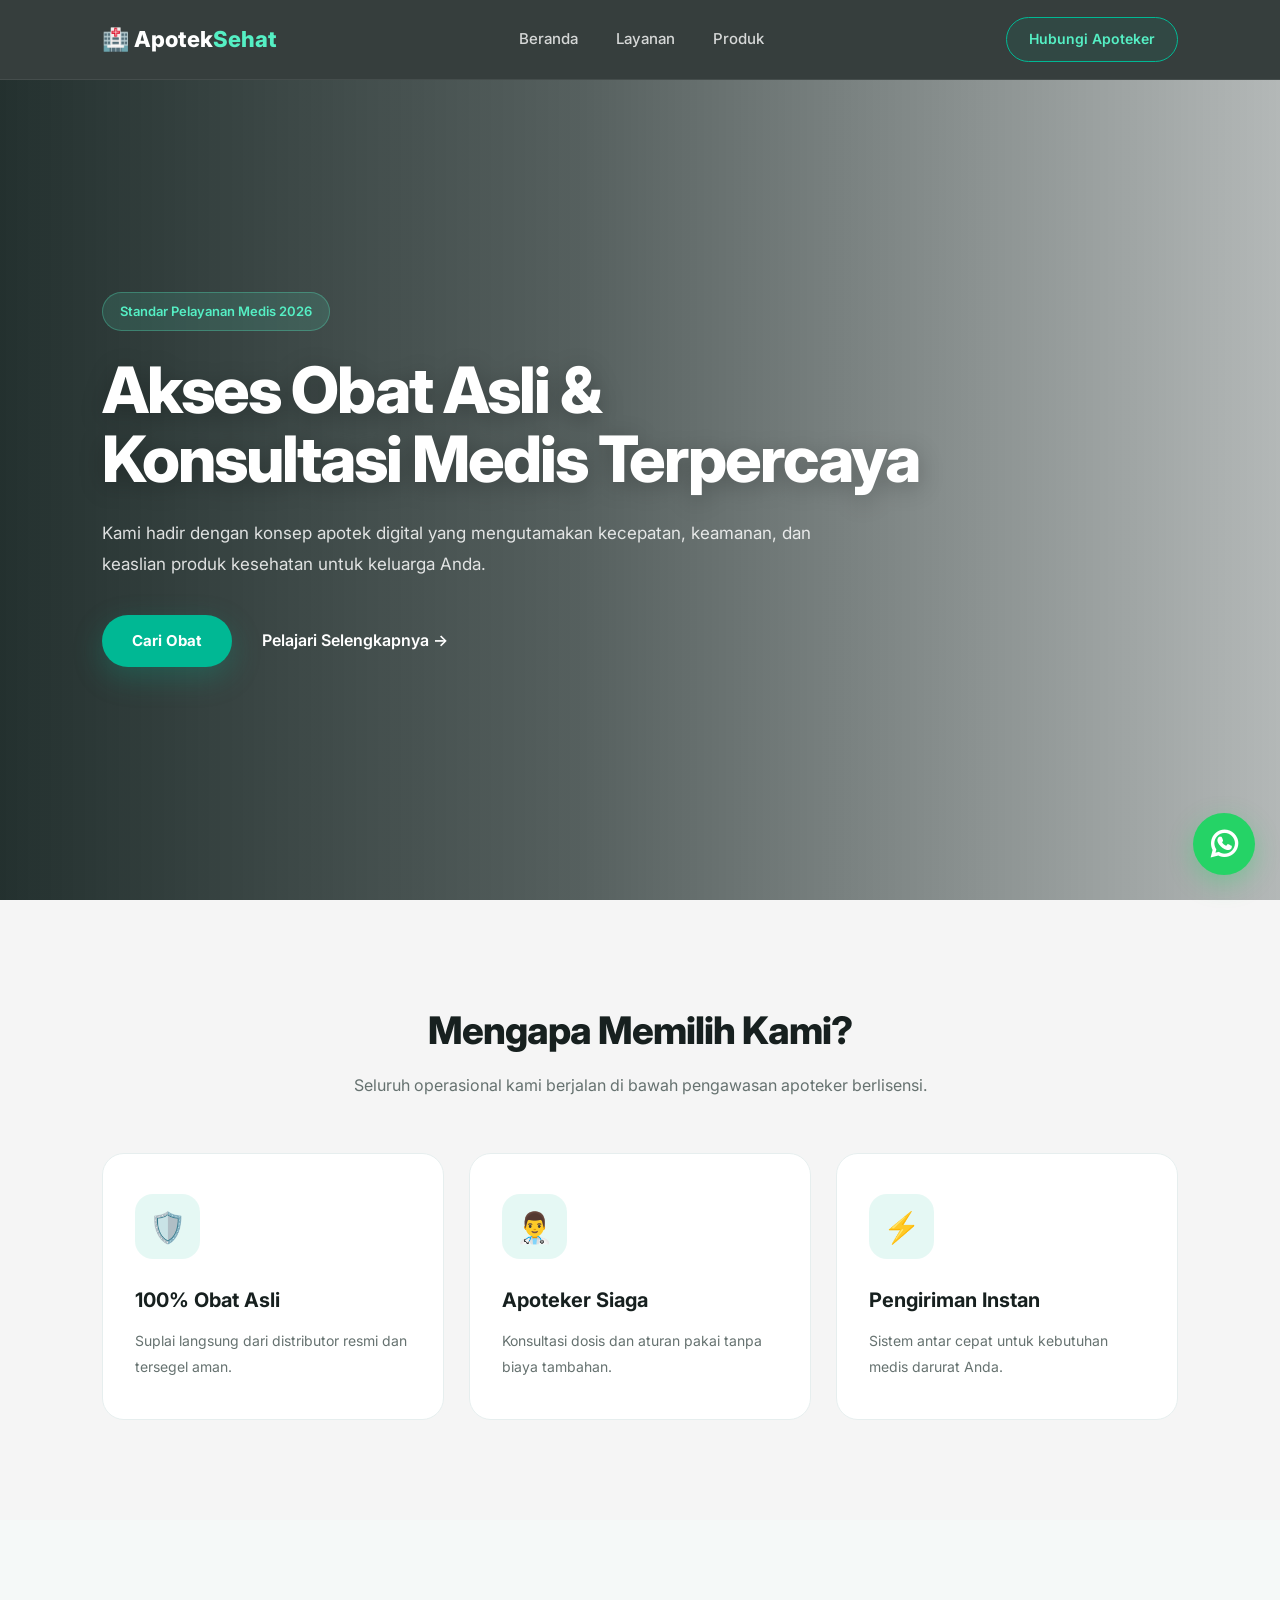
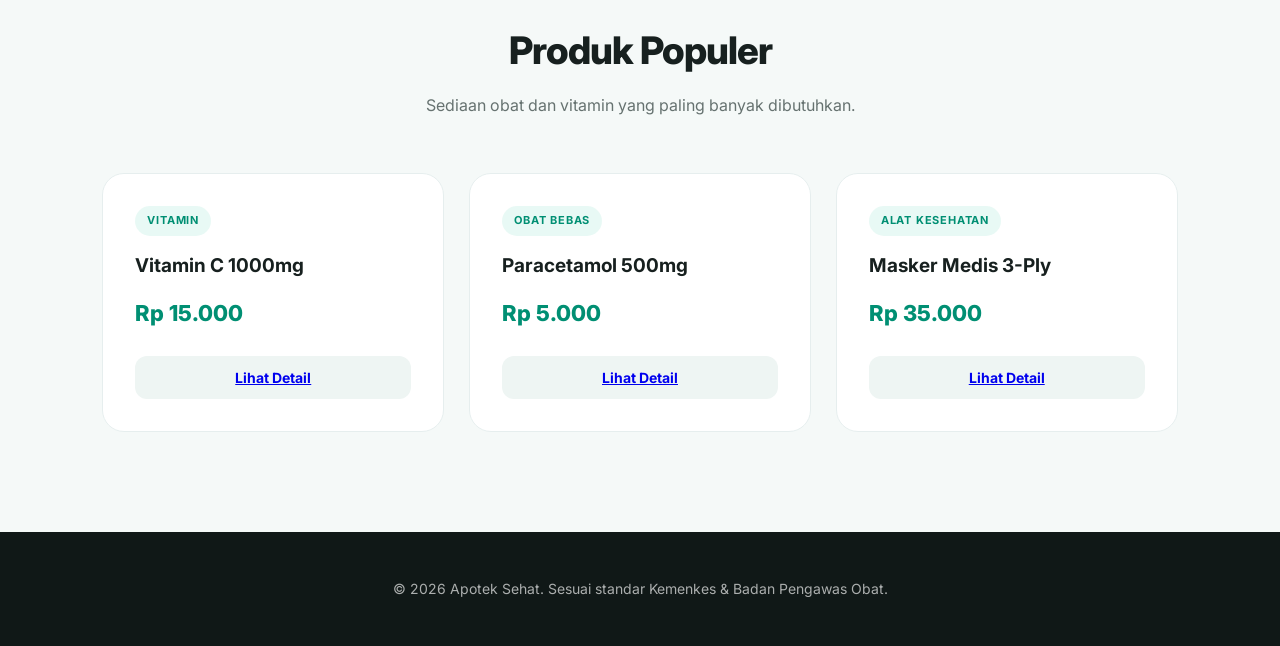
==== index.html @ 074b86f8 "update brooow" ====
<!doctype html>
<html lang="id">
  <head>
    <meta charset="UTF-8" />
    <meta name="viewport" content="width=device-width, initial-scale=1.0" />

    <title>Apotek Sehat - Solusi Medis Modern</title>

    <!-- Animate.css -->
    <link
      rel="stylesheet"
      href="https://cdnjs.cloudflare.com/ajax/libs/animate.css/4.1.1/animate.min.css"
    />
   <link
  rel="stylesheet"
  href="https://cdnjs.cloudflare.com/ajax/libs/font-awesome/6.5.2/css/all.min.css"
/>
    <!-- CSS Lokal -->
    <link rel="stylesheet" href="/CSS/style.css" />
  </head>

  <body>

    <!-- ========================= -->
    <!-- NAVBAR -->
    <!-- ========================= -->

    <header class="animate__animated animate__fadeInDown">

      <div class="header-content">

        <!-- Logo -->
        <div class="logo">
          🏥 Apotek<span>Sehat</span>
        </div>

        <!-- Menu -->
        <nav>
          <a href="#home">Beranda</a>
          <a href="#layanan">Layanan</a>
          <a href="#produk">Produk</a>
        </nav>

        <!-- Tombol Kontak -->
        <div class="cta-header">
          <a href="https://wa.me/081515080486" class="btn-secondary">
            Hubungi Apoteker
          </a>
        </div>

      </div>

    </header>


    <!-- ========================= -->
    <!-- HERO -->
    <!-- ========================= -->

    <section id="home" class="hero">

      <!-- Video Background -->
      <video
        autoplay
        muted
        loop
        playsinline
        class="hero-video"
      >
        <source
          src="/assets/Dokter-video.mp4"
          type="video/mp4"
        />

        Browser Anda tidak mendukung video.
      </video>


      <!-- Overlay agar tulisan mudah dibaca -->
      <div class="hero-overlay"></div>


      <!-- Isi Hero -->
      <div class="hero-content animate__animated animate__fadeInLeft">

        <!-- Badge -->
        <span class="badge">
          Standar Pelayanan Medis 2026
        </span>


        <!-- Judul -->
        <h1>
          Akses Obat Asli &<br />
          Konsultasi Medis Terpercaya
        </h1>


        <!-- Deskripsi -->
        <p>
          Kami hadir dengan konsep apotek digital yang mengutamakan
          kecepatan, keamanan, dan keaslian produk kesehatan untuk
          keluarga Anda.
        </p>


        <!-- Tombol -->
        <div class="hero-buttons">

          <a href="#produk" class="btn-primary">
            Cari Obat
          </a>

          <a href="#layanan" class="btn-link">
            Pelajari Selengkapnya →
          </a>

        </div>

      </div>

    </section>


    <!-- ========================= -->
    <!-- LAYANAN -->
    <!-- ========================= -->

    <section id="layanan" class="features">

      <div class="section-title">

        <h2>
          Mengapa Memilih Kami?
        </h2>

        <p>
          Seluruh operasional kami berjalan di bawah pengawasan
          apoteker berlisensi.
        </p>

      </div>


      <div class="feature-grid">

        <!-- Card 1 -->
        <div class="feature-card">

          <div class="icon">
            🛡️
          </div>

          <h3>
            100% Obat Asli
          </h3>

          <p>
            Suplai langsung dari distributor resmi dan
            tersegel aman.
          </p>

        </div>


        <!-- Card 2 -->
        <div class="feature-card">

          <div class="icon">
            👨‍⚕️
          </div>

          <h3>
            Apoteker Siaga
          </h3>

          <p>
            Konsultasi dosis dan aturan pakai tanpa biaya
            tambahan.
          </p>

        </div>


        <!-- Card 3 -->
        <div class="feature-card">

          <div class="icon">
            ⚡
          </div>

          <h3>
            Pengiriman Instan
          </h3>

          <p>
            Sistem antar cepat untuk kebutuhan medis
            darurat Anda.
          </p>

        </div>

      </div>

    </section>


    <!-- ========================= -->
    <!-- PRODUK -->
    <!-- ========================= -->

    <section id="produk" class="products">

      <div class="section-title">

        <h2>
          Produk Populer
        </h2>

        <p>
          Sediaan obat dan vitamin yang paling banyak
          dibutuhkan.
        </p>

      </div>


      <div class="product-grid">

        <!-- Produk 1 -->
        <div class="product-card">

          <span class="category">
            Vitamin
          </span>

          <h3>
            Vitamin C 1000mg
          </h3>

          <p class="price">
            Rp 15.000
          </p>

          <button class="btn-product">
           <a href="detail_screen.html"> Lihat Detail</a>
          </button>

        </div>


        <!-- Produk 2 -->
        <div class="product-card">

          <span class="category">
            Obat Bebas
          </span>

          <h3>
            Paracetamol 500mg
          </h3>

          <p class="price">
            Rp 5.000
          </p>

          <button class="btn-product">
             <a href="detail_screen.html">Lihat Detail</a>
          </button>

        </div>


        <!-- Produk 3 -->
        <div class="product-card">

          <span class="category">
            Alat Kesehatan
          </span>

          <h3>
            Masker Medis 3-Ply
          </h3>

          <p class="price">
            Rp 35.000
          </p>

          <button class="btn-product">
            <a href="detail_screen.html">Lihat Detail</a>
          </button>

        </div>

      </div>

    </section>
   <!-- ========================= -->
<!-- FLOATING WHATSAPP -->
<!-- ========================= -->

<a
  href="https://wa.me/081515080486"
  target="_blank"
  class="whatsapp-float"
  aria-label="Hubungi Apotek Sehat melalui WhatsApp"
>
  <i class="fa-brands fa-whatsapp whatsapp-icon"></i>

  <span class="whatsapp-text">
    Hubungi Kami
  </span>
</a>

    <!-- ========================= -->
    <!-- FOOTER -->
    <!-- ========================= -->

    <footer id="kontak">

      <div class="footer-content">

        <p>
          &copy; 2026 Apotek Sehat.
          Sesuai standar Kemenkes & Badan Pengawas Obat.
        </p>

      </div>

    </footer>


    <!-- JavaScript Lokal -->
    <script src="/JS/script.js"></script>

  </body>
</html>
---- CSS/style.css ----
/* =========================================================
   GOOGLE FONT
   ========================================================= */

@import url('https://fonts.googleapis.com/css2?family=Inter:wght@400;500;600;700;800&display=swap');


/* =========================================================
   RESET
   ========================================================= */

* {
    margin: 0;
    padding: 0;
    box-sizing: border-box;
}

html {
    scroll-behavior: smooth;
}

body {
    font-family: 'Inter', sans-serif;
    background: #ffffff;
    color: #202729;
    line-height: 1.6;
    overflow-x: hidden;
}


/* =========================================================
   VARIABLE WARNA
   ========================================================= */

:root {
    --primary: #00b894;
    --primary-dark: #008f73;
    --primary-light: #55efc4;

    --dark: #17201f;
    --text: #273130;
    --text-light: #667270;

    --white: #ffffff;
    --bg-light: #f5f9f8;
    --border: #e6eeee;

    --shadow: 0 15px 40px rgba(0, 0, 0, 0.08);
}


/* =========================================================
   SELECTION TEXT
   ========================================================= */

::selection {
    background: var(--primary);
    color: white;
}


/* =========================================================
   NAVBAR
   ========================================================= */
/* Navbar saat halaman di-scroll */
header.scrolled {
  background: rgba(28, 27, 27, 0.95);
  box-shadow: 0 5px 20px rgba(0, 0, 0, 0.08);
  backdrop-filter: blur(10px);
}
header {
    position: sticky;
    top: 0;
    width: 100%;
    height: 80px;

    z-index: 1000;

    background: rgba(10, 20, 19, 0.82);

    backdrop-filter: blur(15px);
    -webkit-backdrop-filter: blur(15px);

    border-bottom: 1px solid rgba(255, 255, 255, 0.08);

    display: flex;
    align-items: center;
}


/* Isi navbar */

.header-content {
    width: 100%;

    display: flex;
    align-items: center;
    justify-content: space-between;

    padding: 0 8%;
}


/* =========================================================
   LOGO
   ========================================================= */

.logo {
    font-size: 22px;
    font-weight: 800;

    color: white;

    display: flex;
    align-items: center;

    white-space: nowrap;

    transition: 0.3s ease;
}

.logo span {
    color: var(--primary-light);
}

.logo:hover {
    transform: translateY(-2px);
}


/* =========================================================
   NAV MENU
   ========================================================= */

nav {
    display: flex;
    align-items: center;
    gap: 10px;
}

nav a {
    position: relative;

    color: rgba(255, 255, 255, 0.8);

    text-decoration: none;

    font-size: 15px;
    font-weight: 500;

    padding: 8px 14px;

    transition: 0.3s ease;
}


/* Garis bawah ketika hover */

nav a::after {
    content: "";

    position: absolute;

    left: 50%;
    bottom: 0;

    width: 0;
    height: 2px;

    background: var(--primary-light);

    transform: translateX(-50%);

    transition: 0.3s ease;
}

nav a:hover {
    color: white;
}

nav a:hover::after {
    width: 70%;
}


/* =========================================================
   TOMBOL HUBUNGI APOTEKER
   ========================================================= */

.btn-secondary {
    display: inline-block;

    border: 1px solid var(--primary);

    color: var(--primary-light);

    padding: 10px 22px;

    border-radius: 50px;

    text-decoration: none;

    font-size: 14px;
    font-weight: 600;

    background: rgba(0, 184, 148, 0.08);

    transition: all 0.3s ease;
}

.btn-secondary:hover {
    background: var(--primary);

    color: white;

    transform: translateY(-2px);

    box-shadow: 0 8px 20px rgba(0, 184, 148, 0.25);
}


/* =========================================================
   HERO
   ========================================================= */

.hero {
    position: relative;

    min-height: calc(100vh - 80px);

    display: flex;
    align-items: center;

    overflow: hidden;

    color: white;
}


/* =========================================================
   VIDEO BACKGROUND
   ========================================================= */

.hero-video {
    position: absolute;

    top: 0;
    left: 0;

    width: 100%;
    height: 100%;

    object-fit: cover;

    z-index: 0;
}


/* =========================================================
   OVERLAY VIDEO
   ========================================================= */

.hero-overlay {
    position: absolute;

    top: 0;
    left: 0;

    width: 100%;
    height: 100%;

    /*
       Overlay dibuat agak gelap supaya
       tulisan tetap mudah dibaca.
    */

    background:
        linear-gradient(
            90deg,
            rgba(5, 20, 18, 0.88) 0%,
            rgba(5, 20, 18, 0.68) 45%,
            rgba(5, 20, 18, 0.30) 100%
        );

    z-index: 1;
}


/* =========================================================
   HERO CONTENT
   ========================================================= */

.hero-content {
    position: relative;

    z-index: 2;

    width: 100%;
    max-width: 900px;

    margin-left: 8%;

    padding: 80px 20px 100px 0;
}


/* =========================================================
   BADGE
   ========================================================= */

.badge {
    display: inline-block;

    padding: 8px 17px;

    margin-bottom: 24px;

    border-radius: 50px;

    background: rgba(85, 239, 196, 0.13);

    border: 1px solid rgba(85, 239, 196, 0.3);

    color: var(--primary-light);

    font-size: 13px;
    font-weight: 600;

    backdrop-filter: blur(8px);

    animation: badgeFloat 3s ease-in-out infinite;
}

@keyframes badgeFloat {

    0%,
    100% {
        transform: translateY(0);
    }

    50% {
        transform: translateY(-4px);
    }
}


/* =========================================================
   HERO JUDUL
   ========================================================= */

.hero h1 {
    max-width: 850px;

    font-size: clamp(42px, 5vw, 68px);

    line-height: 1.08;

    font-weight: 800;

    letter-spacing: -2px;

    margin-bottom: 25px;

    color: white;

    text-shadow: 0 5px 25px rgba(0, 0, 0, 0.25);
}


/* =========================================================
   HERO PARAGRAPH
   ========================================================= */

.hero p {
    max-width: 720px;

    color: rgba(255, 255, 255, 0.84);

    font-size: 17px;

    line-height: 1.8;

    margin-bottom: 35px;
}


/* =========================================================
   HERO BUTTON
   ========================================================= */

.hero-buttons {
    display: flex;

    align-items: center;

    gap: 10px;
}


/* Tombol Cari Obat */

.btn-primary {
    display: inline-block;

    background: var(--primary);

    color: white;

    padding: 14px 30px;

    border-radius: 50px;

    text-decoration: none;

    font-weight: 700;

    font-size: 15px;

    box-shadow:
        0 10px 30px rgba(0, 184, 148, 0.25);

    transition: all 0.3s ease;
}

.btn-primary:hover {
    background: var(--primary-light);

    color: var(--dark);

    transform: translateY(-4px);

    box-shadow:
        0 15px 35px rgba(0, 184, 148, 0.35);
}


/* =========================================================
   LINK PELAJARI
   ========================================================= */

.btn-link {
    display: inline-block;

    color: white;

    text-decoration: none;

    font-weight: 600;

    padding: 14px 20px;

    transition: all 0.3s ease;
}

.btn-link:hover {
    color: var(--primary-light);

    transform: translateX(5px);
}


/* =========================================================
   SECTION GLOBAL
   ========================================================= */

.features,
.products {
    padding: 100px 8%;
}


/* =========================================================
   SECTION TITLE
   ========================================================= */

.section-title {
    text-align: center;

    max-width: 700px;

    margin: 0 auto 55px;
}

.section-title h2 {
    font-size: clamp(28px, 4vw, 38px);

    font-weight: 800;

    color: var(--dark);

    margin-bottom: 12px;

    letter-spacing: -1px;
}

.section-title p {
    color: var(--text-light);

    font-size: 16px;
}


/* =========================================================
   FEATURES
   ========================================================= */

.features {
    background: whitesmoke;
}


/* Grid */

.feature-grid {
    display: grid;

    grid-template-columns:
        repeat(3, 1fr);

    gap: 25px;
}


/* Card */

.feature-card {
    position: relative;

    background: white;

    padding: 40px 32px;

    border-radius: 22px;

    border: 1px solid var(--border);

    overflow: hidden;

    transition:
        transform 0.35s ease,
        box-shadow 0.35s ease,
        border-color 0.35s ease;
}


/* Garis hijau atas */

.feature-card::before {
    content: "";

    position: absolute;

    top: 0;
    left: 0;

    width: 100%;
    height: 3px;

    background: linear-gradient(
        90deg,
        var(--primary),
        var(--primary-light)
    );

    transform: scaleX(0);

    transform-origin: left;

    transition: 0.35s ease;
}


/* Hover */

.feature-card:hover {
    transform: translateY(-10px);

    border-color: rgba(0, 184, 148, 0.3);

    box-shadow: var(--shadow);
}

.feature-card:hover::before {
    transform: scaleX(1);
}


/* Icon */

.feature-card .icon {
    width: 65px;
    height: 65px;

    display: flex;
    align-items: center;
    justify-content: center;

    border-radius: 18px;

    background: rgba(0, 184, 148, 0.1);

    font-size: 30px;

    margin-bottom: 25px;

    transition: 0.3s ease;
}

.feature-card:hover .icon {
    transform: scale(1.08) rotate(3deg);

    background: rgba(0, 184, 148, 0.16);
}


/* Judul */

.feature-card h3 {
    font-size: 20px;

    margin-bottom: 12px;

    color: var(--dark);
}


/* Paragraph */

.feature-card p {
    color: var(--text-light);

    font-size: 14px;

    line-height: 1.8;
}


/* =========================================================
   PRODUK
   ========================================================= */

.products {
    background: var(--bg-light);
}


/* Product Grid */

.product-grid {
    display: grid;

    grid-template-columns:
        repeat(3, 1fr);

    gap: 25px;
}


/* Product Card */

.product-card {
    position: relative;

    background: white;

    padding: 32px;

    border-radius: 22px;

    border: 1px solid var(--border);

    display: flex;

    flex-direction: column;

    overflow: hidden;

    transition:
        transform 0.35s ease,
        box-shadow 0.35s ease;
}

.product-card:hover {
    transform: translateY(-8px);

    box-shadow: var(--shadow);
}


/* Garis samping */

.product-card::after {
    content: "";

    position: absolute;

    left: 0;
    top: 20px;

    width: 3px;
    height: 0;

    background: var(--primary);

    border-radius: 0 5px 5px 0;

    transition: 0.35s ease;
}

.product-card:hover::after {
    height: calc(100% - 40px);
}


/* Category */

.product-card .category {
    width: fit-content;

    font-size: 11px;

    text-transform: uppercase;

    letter-spacing: 0.8px;

    color: var(--primary-dark);

    background: rgba(0, 184, 148, 0.09);

    padding: 6px 12px;

    border-radius: 50px;

    font-weight: 700;

    margin-bottom: 15px;
}


/* Product Name */

.product-card h3 {
    font-size: 19px;

    color: var(--dark);

    margin-bottom: 15px;
}


/* Price */

.product-card .price {
    font-size: 22px;

    color: var(--primary-dark);

    font-weight: 800;

    margin-bottom: 25px;
}


/* =========================================================
   BUTTON PRODUK
   ========================================================= */

.btn-product {
    width: 100%;

    padding: 13px;

    border: none;

    border-radius: 12px;

    background: #eef5f3;

    color: var(--dark);

    font-family: inherit;

    font-size: 14px;

    font-weight: 700;

    cursor: pointer;

    margin-top: auto;

    transition: all 0.3s ease;
}

.btn-product:hover {
    background: var(--primary);

    color: white;

    transform: translateY(-2px);

    box-shadow:
        0 8px 20px rgba(0, 184, 148, 0.2);
}

/* =========================================================
   FLOATING WHATSAPP
   ========================================================= */

.whatsapp-float {
    position: fixed;

    right: 25px;
    bottom: 25px;

    width: 62px;
    height: 62px;

    display: flex;
    align-items: center;
    justify-content: center;

    background: #25D366;
    color: white;

    border-radius: 50%;

    text-decoration: none;

    z-index: 2000;

    box-shadow:
        0 8px 25px rgba(37, 211, 102, 0.35);

    transition:
        width 0.3s ease,
        transform 0.3s ease,
        box-shadow 0.3s ease;

    animation:
        whatsappFloat 3s ease-in-out infinite,
        whatsappPulse 2s ease-in-out infinite;
}


/* Ikon WhatsApp */

.whatsapp-icon {
    font-size: 30px;
    font-weight: bold;

    line-height: 1;

    transition: transform 0.3s ease;
}


/* Tulisan */

.whatsapp-text {
    position: absolute;

    right: 72px;

    white-space: nowrap;

    background: #17201f;
    color: white;

    padding: 9px 15px;

    border-radius: 10px;

    font-size: 13px;
    font-weight: 600;

    opacity: 0;

    transform: translateX(10px);

    pointer-events: none;

    transition:
        opacity 0.3s ease,
        transform 0.3s ease;
}


/* Hover */

.whatsapp-float:hover {
    width: 68px;

    transform: scale(1.05);

    box-shadow:
        0 12px 35px rgba(37, 211, 102, 0.5);

    animation: none;
}


.whatsapp-float:hover .whatsapp-icon {
    transform: rotate(10deg) scale(1.1);
}


.whatsapp-float:hover .whatsapp-text {
    opacity: 1;

    transform: translateX(0);
}


/* =========================================================
   ANIMASI NAIK TURUN
   ========================================================= */

@keyframes whatsappFloat {

    0%,
    100% {
        transform: translateY(0);
    }

    50% {
        transform: translateY(-8px);
    }

}


/* =========================================================
   ANIMASI PULSE
   ========================================================= */

@keyframes whatsappPulse {

    0% {
        box-shadow:
            0 0 0 0 rgba(37, 211, 102, 0.45);
    }

    70% {
        box-shadow:
            0 0 0 14px rgba(37, 211, 102, 0);
    }

    100% {
        box-shadow:
            0 0 0 0 rgba(37, 211, 102, 0);
    }

}


/* =========================================================
   WHATSAPP - HP
   ========================================================= */

@media (max-width: 650px) {

    .whatsapp-float {
        width: 55px;
        height: 55px;

        right: 18px;
        bottom: 18px;
    }

    .whatsapp-icon {
        font-size: 27px;
    }

    .whatsapp-text {
        display: none;
    }

}
/* =========================================================
   FOOTER
   ========================================================= */

footer {
    background: #101817;

    padding: 45px 8%;

    color: rgba(255, 255, 255, 0.65);

    text-align: center;

    font-size: 14px;
}

.footer-content {
    max-width: 900px;

    margin: auto;
}

footer p {
    line-height: 1.7;
}


/* =========================================================
   ANIMASI SCROLL SEDERHANA
   ========================================================= */

.feature-card,
.product-card {
    animation: cardAppear 0.8s ease both;
}

@keyframes cardAppear {

    from {
        opacity: 0;
        transform: translateY(25px);
    }

    to {
        opacity: 1;
        transform: translateY(0);
    }
}


/* =========================================================
   RESPONSIVE TABLET
   ========================================================= */

@media (max-width: 900px) {

    .header-content {
        padding: 0 5%;
    }

    nav a {
        margin: 0 5px;
        padding: 8px;
    }

    .cta-header {
        display: none;
    }

    .hero-content {
        margin-left: 5%;
        margin-right: 5%;
    }

    .feature-grid,
    .product-grid {
        grid-template-columns: repeat(2, 1fr);
    }

}


/* =========================================================
   RESPONSIVE HP
   ========================================================= */

@media (max-width: 650px) {

    /* Navbar */

    header {
        height: 70px;
    }

    .header-content {
        padding: 0 5%;
    }

    .logo {
        font-size: 18px;
    }

    nav {
        gap: 0;
    }

    nav a {
        font-size: 12px;

        padding: 6px;
    }


    /* Hero */

    .hero {
        min-height: 700px;

        align-items: center;
    }

    .hero-overlay {
        background:
            linear-gradient(
                90deg,
                rgba(5, 20, 18, 0.88),
                rgba(5, 20, 18, 0.68)
            );
    }

    .hero-content {
        margin-left: 5%;
        margin-right: 5%;

        padding: 60px 0;
    }

    .hero h1 {
        font-size: 40px;

        letter-spacing: -1px;
    }

    .hero p {
        font-size: 15px;

        line-height: 1.7;
    }


    /* Button */

    .hero-buttons {
        flex-direction: column;

        align-items: flex-start;
    }

    .btn-primary {
        padding: 13px 25px;
    }

    .btn-link {
        padding-left: 5px;
    }


    /* Sections */

    .features,
    .products {
        padding: 75px 5%;
    }


    /* Grid */

    .feature-grid,
    .product-grid {
        grid-template-columns: 1fr;
    }


    /* Card */

    .feature-card,
    .product-card {
        padding: 30px 25px;
    }

}


/* =========================================================
   HP SANGAT KECIL
   ========================================================= */

@media (max-width: 400px) {

    .logo {
        font-size: 16px;
    }

    nav a {
        font-size: 11px;
        padding: 5px;
    }

    .hero h1 {
        font-size: 34px;
    }

    .hero p {
        font-size: 14px;
    }

}
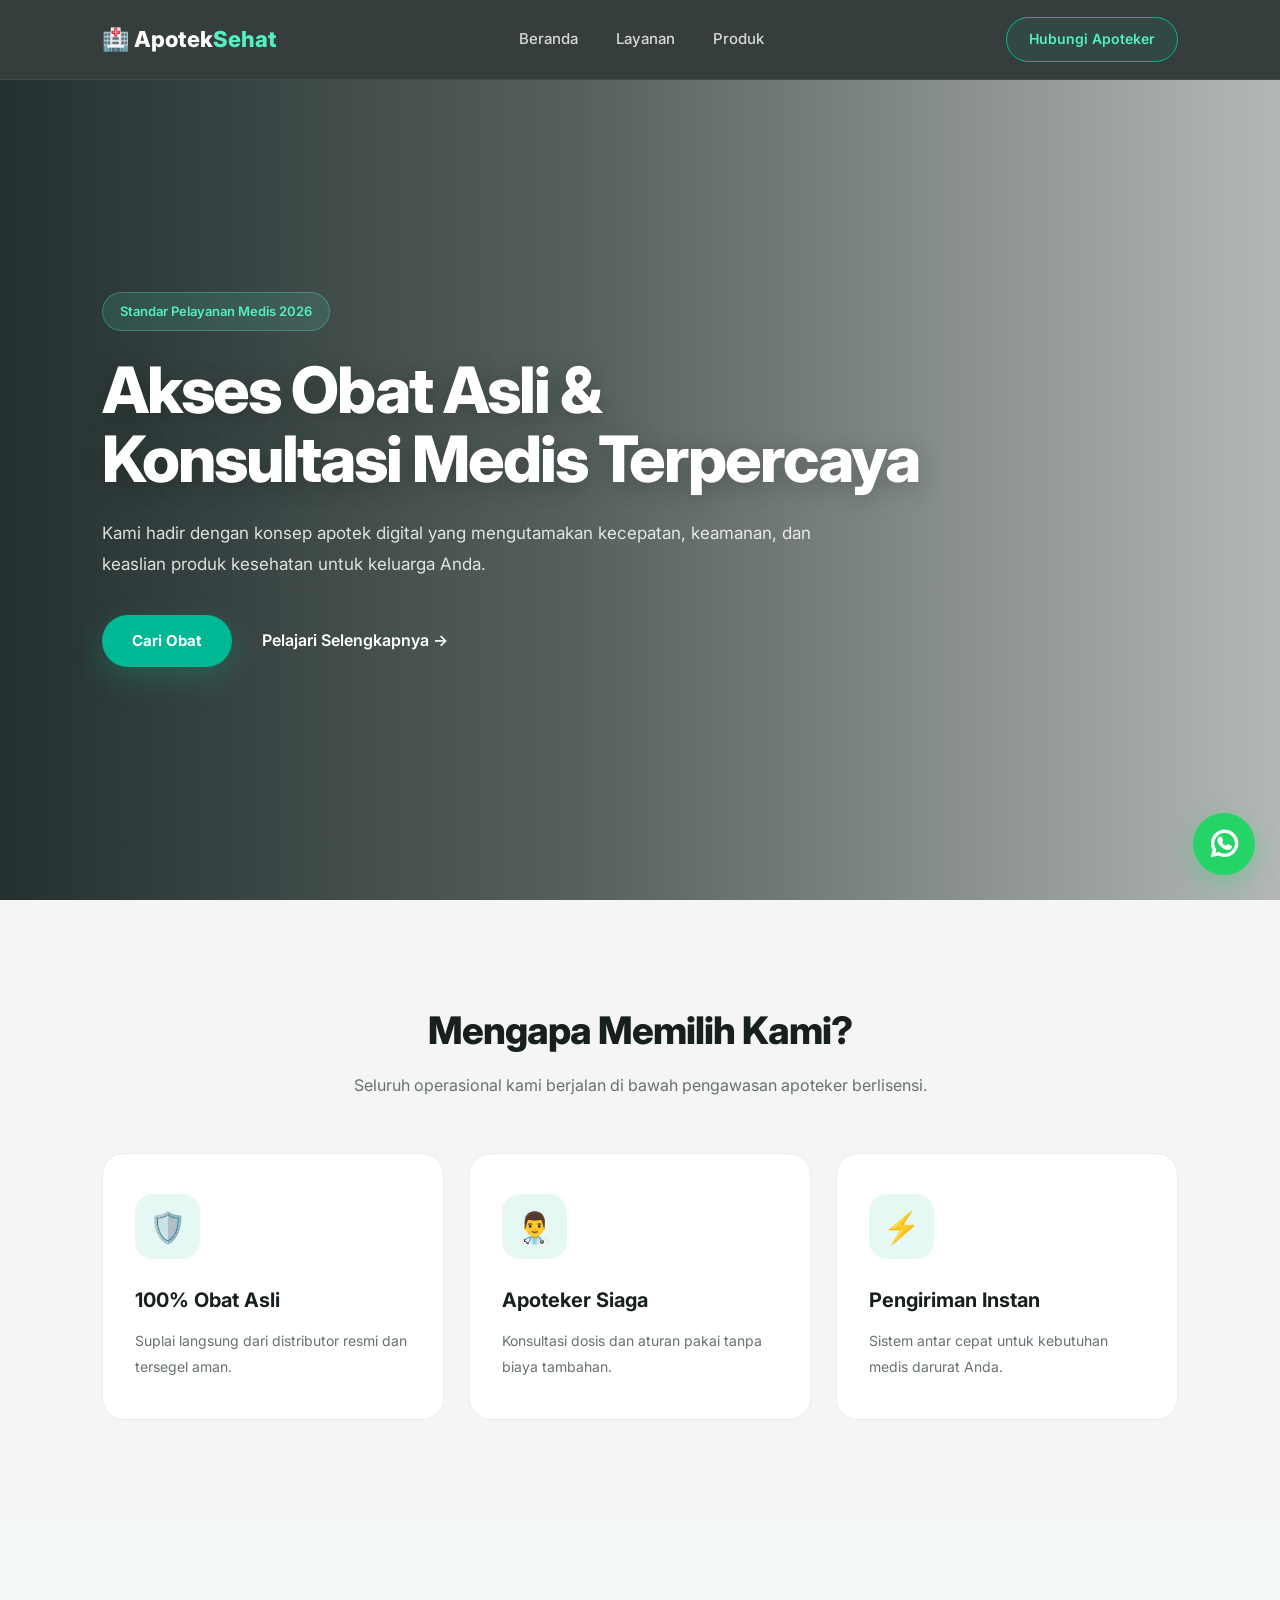
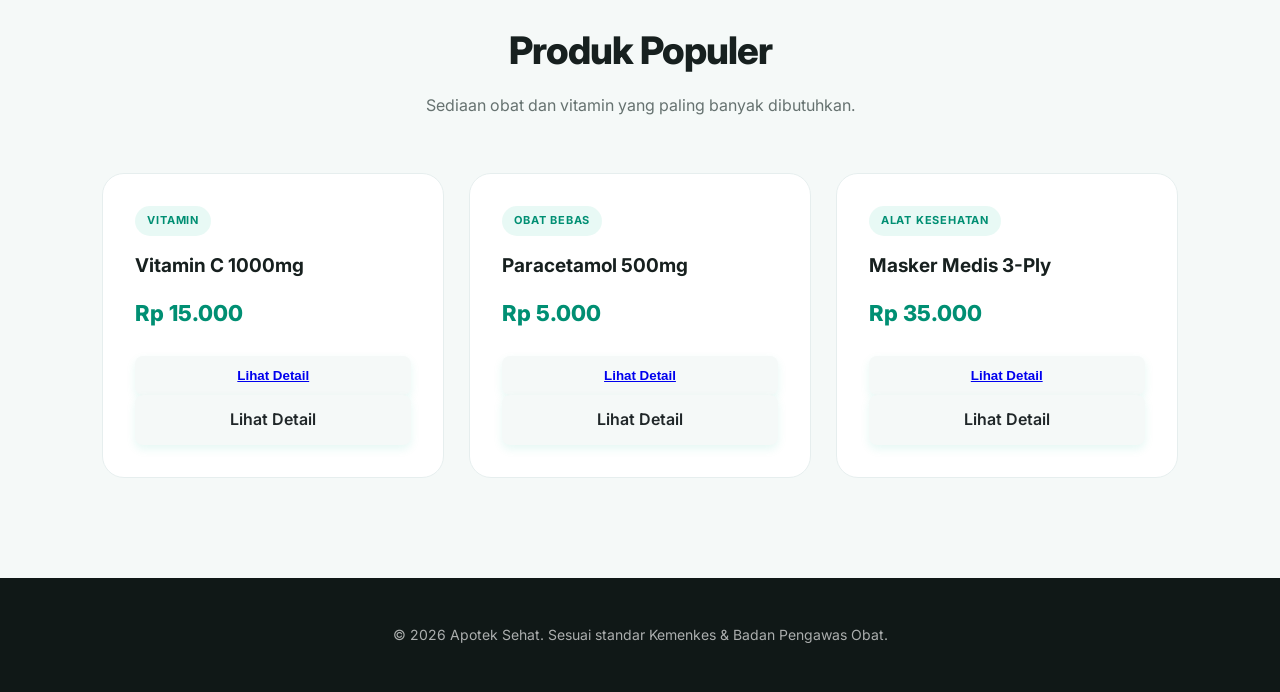
==== commit 75ffb868: "update detail produk dan fixing merge conflict" ====
--- a/index.html
+++ b/index.html
@@ -9,6 +9,7 @@
     <!-- Animate.css -->
     <link
       rel="stylesheet"
+      href="../CSS/style.css"
       href="https://cdnjs.cloudflare.com/ajax/libs/animate.css/4.1.1/animate.min.css"
     />
    <link
@@ -20,19 +21,14 @@
   </head>
 
   <body>
-
     <!-- ========================= -->
     <!-- NAVBAR -->
     <!-- ========================= -->
 
     <header class="animate__animated animate__fadeInDown">
-
       <div class="header-content">
-
         <!-- Logo -->
-        <div class="logo">
-          🏥 Apotek<span>Sehat</span>
-        </div>
+        <div class="logo">🏥 Apotek<span>Sehat</span></div>
 
         <!-- Menu -->
         <nav>
@@ -47,47 +43,28 @@
             Hubungi Apoteker
           </a>
         </div>
-
-      </div>
-
+      </div>
     </header>
 
-
     <!-- ========================= -->
     <!-- HERO -->
     <!-- ========================= -->
 
     <section id="home" class="hero">
-
       <!-- Video Background -->
-      <video
-        autoplay
-        muted
-        loop
-        playsinline
-        class="hero-video"
-      >
-        <source
-          src="/assets/Dokter-video.mp4"
-          type="video/mp4"
-        />
+      <video autoplay muted loop playsinline class="hero-video">
+        <source src="/assets/Dokter-video.mp4" type="video/mp4" />
 
         Browser Anda tidak mendukung video.
       </video>
 
-
       <!-- Overlay agar tulisan mudah dibaca -->
       <div class="hero-overlay"></div>
 
-
       <!-- Isi Hero -->
       <div class="hero-content animate__animated animate__fadeInLeft">
-
         <!-- Badge -->
-        <span class="badge">
-          Standar Pelayanan Medis 2026
-        </span>
-
+        <span class="badge"> Standar Pelayanan Medis 2026 </span>
 
         <!-- Judul -->
         <h1>
@@ -95,145 +72,80 @@
           Konsultasi Medis Terpercaya
         </h1>
 
-
         <!-- Deskripsi -->
         <p>
-          Kami hadir dengan konsep apotek digital yang mengutamakan
-          kecepatan, keamanan, dan keaslian produk kesehatan untuk
-          keluarga Anda.
+          Kami hadir dengan konsep apotek digital yang mengutamakan kecepatan,
+          keamanan, dan keaslian produk kesehatan untuk keluarga Anda.
         </p>
-
 
         <!-- Tombol -->
         <div class="hero-buttons">
-
-          <a href="#produk" class="btn-primary">
-            Cari Obat
-          </a>
-
-          <a href="#layanan" class="btn-link">
-            Pelajari Selengkapnya →
-          </a>
-
-        </div>
-
-      </div>
-
+          <a href="#produk" class="btn-primary"> Cari Obat </a>
+
+          <a href="#layanan" class="btn-link"> Pelajari Selengkapnya → </a>
+        </div>
+      </div>
     </section>
 
-
     <!-- ========================= -->
     <!-- LAYANAN -->
     <!-- ========================= -->
 
     <section id="layanan" class="features">
-
       <div class="section-title">
-
-        <h2>
-          Mengapa Memilih Kami?
-        </h2>
+        <h2>Mengapa Memilih Kami?</h2>
 
         <p>
-          Seluruh operasional kami berjalan di bawah pengawasan
-          apoteker berlisensi.
+          Seluruh operasional kami berjalan di bawah pengawasan apoteker
+          berlisensi.
         </p>
-
-      </div>
-
+      </div>
 
       <div class="feature-grid">
-
         <!-- Card 1 -->
         <div class="feature-card">
-
-          <div class="icon">
-            🛡️
-          </div>
-
-          <h3>
-            100% Obat Asli
-          </h3>
-
-          <p>
-            Suplai langsung dari distributor resmi dan
-            tersegel aman.
-          </p>
-
-        </div>
-
+          <div class="icon">🛡️</div>
+
+          <h3>100% Obat Asli</h3>
+
+          <p>Suplai langsung dari distributor resmi dan tersegel aman.</p>
+        </div>
 
         <!-- Card 2 -->
         <div class="feature-card">
-
-          <div class="icon">
-            👨‍⚕️
-          </div>
-
-          <h3>
-            Apoteker Siaga
-          </h3>
-
-          <p>
-            Konsultasi dosis dan aturan pakai tanpa biaya
-            tambahan.
-          </p>
-
-        </div>
-
+          <div class="icon">👨‍⚕️</div>
+
+          <h3>Apoteker Siaga</h3>
+
+          <p>Konsultasi dosis dan aturan pakai tanpa biaya tambahan.</p>
+        </div>
 
         <!-- Card 3 -->
         <div class="feature-card">
-
-          <div class="icon">
-            ⚡
-          </div>
-
-          <h3>
-            Pengiriman Instan
-          </h3>
-
-          <p>
-            Sistem antar cepat untuk kebutuhan medis
-            darurat Anda.
-          </p>
-
-        </div>
-
-      </div>
-
+          <div class="icon">⚡</div>
+
+          <h3>Pengiriman Instan</h3>
+
+          <p>Sistem antar cepat untuk kebutuhan medis darurat Anda.</p>
+        </div>
+      </div>
     </section>
 
-
     <!-- ========================= -->
     <!-- PRODUK -->
     <!-- ========================= -->
 
     <section id="produk" class="products">
-
       <div class="section-title">
-
-        <h2>
-          Produk Populer
-        </h2>
-
-        <p>
-          Sediaan obat dan vitamin yang paling banyak
-          dibutuhkan.
-        </p>
-
-      </div>
-
+        <h2>Produk Populer</h2>
+
+        <p>Sediaan obat dan vitamin yang paling banyak dibutuhkan.</p>
+      </div>
 
       <div class="product-grid">
-
         <!-- Produk 1 -->
         <div class="product-card">
-
-          <span class="category">
-            Vitamin
-          </span>
-
+          <span class="category"> Vitamin </span>
           <h3>
             Vitamin C 1000mg
           </h3>
@@ -246,16 +158,18 @@
            <a href="detail_screen.html"> Lihat Detail</a>
           </button>
 
-        </div>
-
+          <a
+            href="detail-produk.html"
+            class="btn-product"
+            target="_self"
+            style="text-align: center; text-decoration: none; display: block"
+            >Lihat Detail</a
+          >
+        </div>
 
         <!-- Produk 2 -->
         <div class="product-card">
-
-          <span class="category">
-            Obat Bebas
-          </span>
-
+          <span class="category"> Obat Bebas </span>
           <h3>
             Paracetamol 500mg
           </h3>
@@ -267,17 +181,18 @@
           <button class="btn-product">
              <a href="detail_screen.html">Lihat Detail</a>
           </button>
-
-        </div>
-
+          <a
+            href="detail-produk.html"
+            class="btn-product"
+            target="_self"
+            style="text-align: center; text-decoration: none; display: block"
+            >Lihat Detail</a
+          >
+        </div>
 
         <!-- Produk 3 -->
         <div class="product-card">
-
-          <span class="category">
-            Alat Kesehatan
-          </span>
-
+          <span class="category"> Alat Kesehatan </span>
           <h3>
             Masker Medis 3-Ply
           </h3>
@@ -288,19 +203,22 @@
 
           <button class="btn-product">
             <a href="detail_screen.html">Lihat Detail</a>
-          </button>
-
-        </div>
-
-      </div>
-
+          </button> 
+          <a
+            href="detail-produk.html"
+            class="btn-product"
+            target="_self"
+            style="text-align: center; text-decoration: none; display: block"
+            >Lihat Detail</a
+          >
+        </div>
+      </div>
     </section>
    <!-- ========================= -->
 <!-- FLOATING WHATSAPP -->
 <!-- ========================= -->
-
 <a
-  href="https://wa.me/081515080486"
+  href = "https://wa.me/081515080486"
   target="_blank"
   class="whatsapp-float"
   aria-label="Hubungi Apotek Sehat melalui WhatsApp"
@@ -317,21 +235,15 @@
     <!-- ========================= -->
 
     <footer id="kontak">
-
       <div class="footer-content">
-
         <p>
-          &copy; 2026 Apotek Sehat.
-          Sesuai standar Kemenkes & Badan Pengawas Obat.
+          &copy; 2026 Apotek Sehat. Sesuai standar Kemenkes & Badan Pengawas
+          Obat.
         </p>
-
-      </div>
-
+      </div>
     </footer>
-
 
     <!-- JavaScript Lokal -->
     <script src="/JS/script.js"></script>
-
   </body>
-</html>+</html>
--- a/CSS/style.css
+++ b/CSS/style.css
@@ -761,45 +761,32 @@
 }
 
 
-/* =========================================================
+  /* =========================================================
    BUTTON PRODUK
    ========================================================= */
 
 .btn-product {
-    width: 100%;
-
-    padding: 13px;
-
-    border: none;
-
-    border-radius: 12px;
-
-    background: #eef5f3;
-
-    color: var(--dark);
-
-    font-family: inherit;
-
-    font-size: 14px;
-
-    font-weight: 700;
-
-    cursor: pointer;
-
-    margin-top: auto;
-
-    transition: all 0.3s ease;
+    background-color: var(--bg-light); /* Mengubah background menjadi Hijau Medis */
+    color           : var(--black); /* Teks putih menjadi sangat kontras di atas hijau */
+    border          : none;
+    padding         : 12px;
+    border-radius   : 8px;
+    font-weight     : 600;
+    cursor          : pointer;
+    width           : 100%;
+    margin-top      : auto;
+    text-align      : center;
+    text-decoration : none;
+    display         : block;
+    transition      : all 0.3s ease;
+    box-shadow      : 0 4px 10px rgba(0, 184, 148, 0.1); /* Memberikan efek bayangan halus */
 }
 
 .btn-product:hover {
-    background: var(--primary);
-
-    color: white;
-
-    transform: translateY(-2px);
-
-    box-shadow:
-        0 8px 20px rgba(0, 184, 148, 0.2);
+    background-color: var(--primary-dark); /* Hijau sedikit lebih gelap saat disentuh kursor */
+    color: white; 
+    transform       : translateY(-2px); /* Efek melayang modern */
+    box-shadow      : 0 6px 14px rgba(0, 184, 148, 0.2);
 }
 
 /* =========================================================
@@ -978,7 +965,7 @@
 }
 /* =========================================================
    FOOTER
-   ========================================================= */
+    =========================================================  */
 
 footer {
     background: #101817;
@@ -1191,5 +1178,5 @@
     .hero p {
         font-size: 14px;
     }
-
-}+}
+
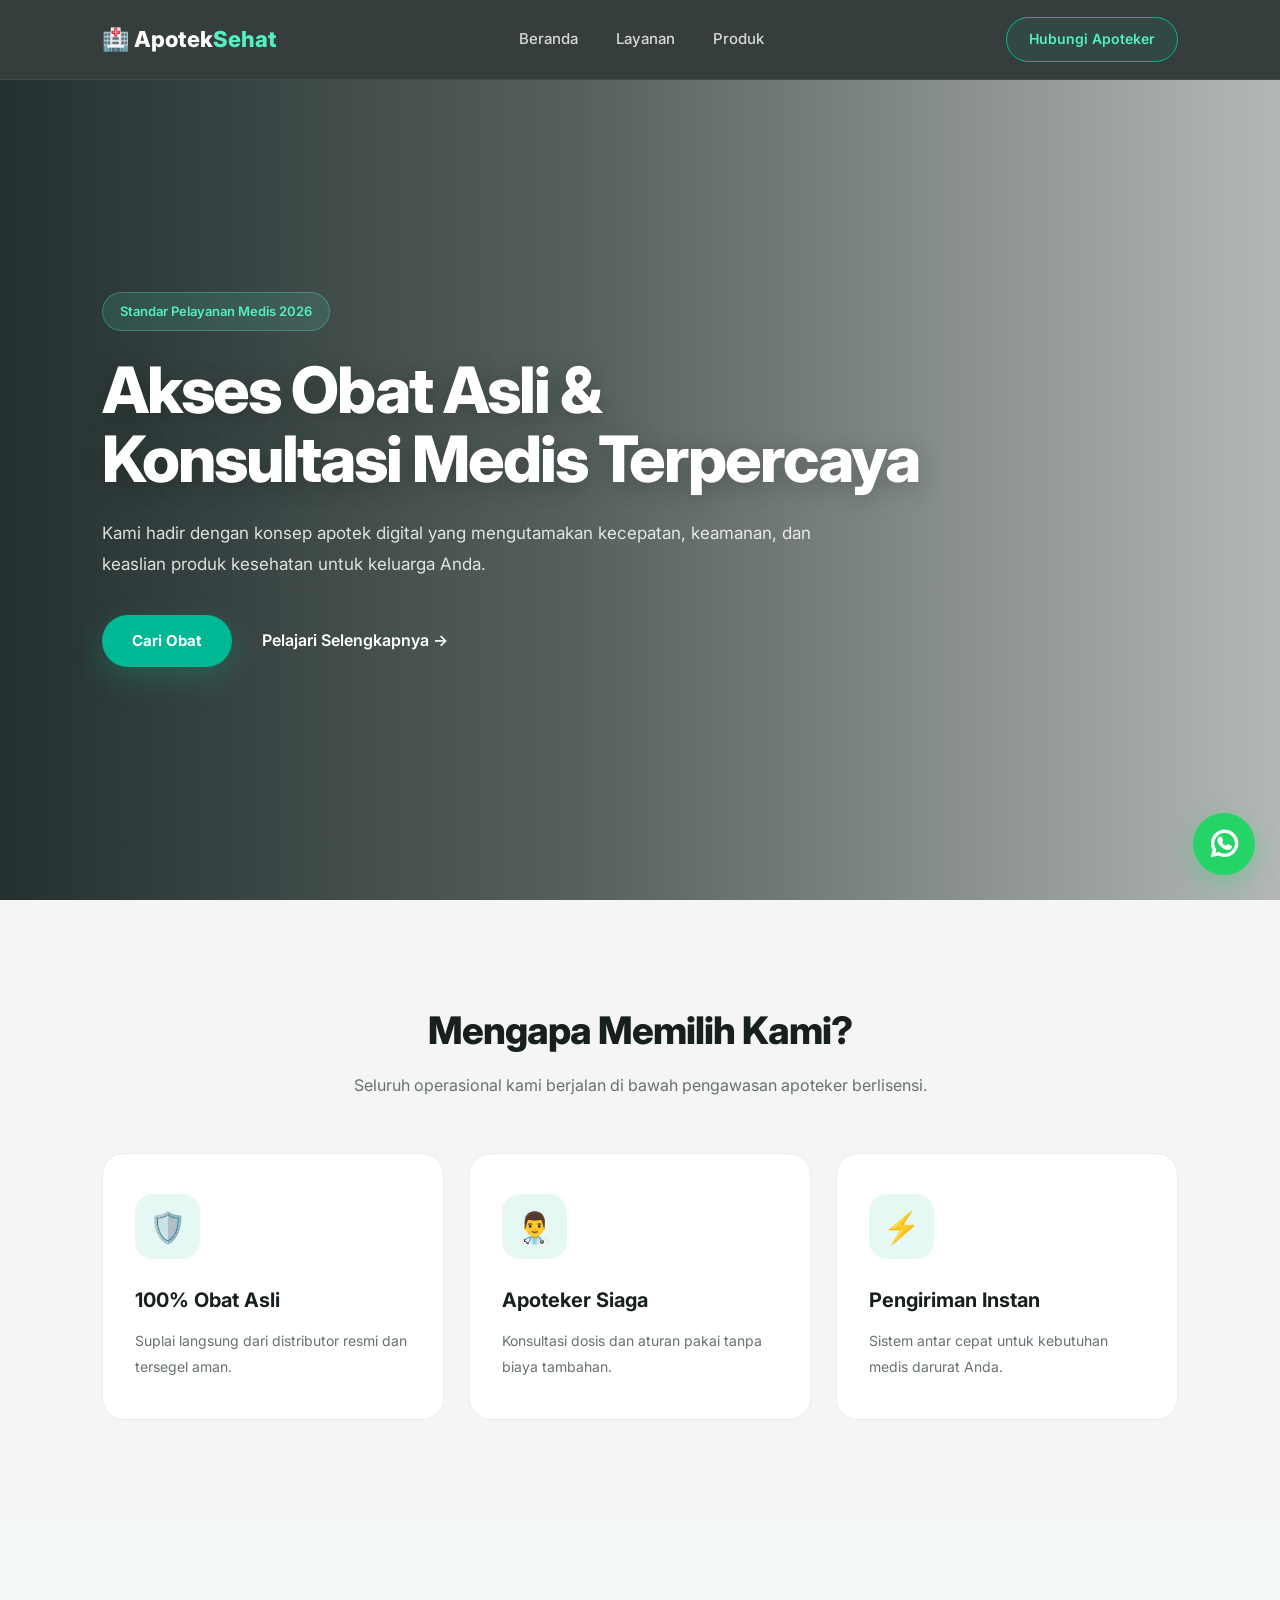
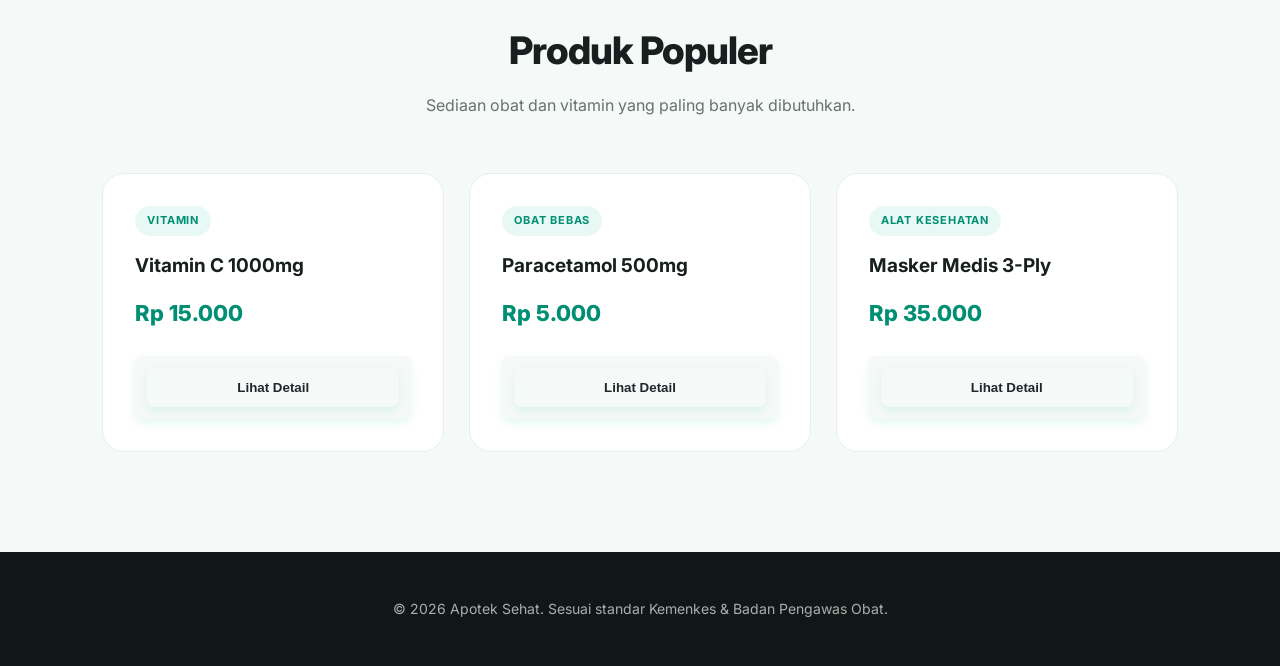
==== commit ee5ce594: "update page" ====
--- a/index.html
+++ b/index.html
@@ -155,16 +155,16 @@
           </p>
 
           <button class="btn-product">
-           <a href="detail_screen.html"> Lihat Detail</a>
-          </button>
-
+          
           <a
-            href="detail-produk.html"
+            href="detail_produk.html"
             class="btn-product"
             target="_self"
             style="text-align: center; text-decoration: none; display: block"
             >Lihat Detail</a
           >
+          </button>
+
         </div>
 
         <!-- Produk 2 -->
@@ -179,15 +179,15 @@
           </p>
 
           <button class="btn-product">
-             <a href="detail_screen.html">Lihat Detail</a>
-          </button>
-          <a
-            href="detail-produk.html"
+             <a
+            href="detail_produk.html"
             class="btn-product"
             target="_self"
             style="text-align: center; text-decoration: none; display: block"
             >Lihat Detail</a
           >
+          </button>
+        
         </div>
 
         <!-- Produk 3 -->
@@ -202,15 +202,15 @@
           </p>
 
           <button class="btn-product">
-            <a href="detail_screen.html">Lihat Detail</a>
-          </button> 
-          <a
-            href="detail-produk.html"
+                <a
+            href="detail_produk.html"
             class="btn-product"
             target="_self"
             style="text-align: center; text-decoration: none; display: block"
             >Lihat Detail</a
           >
+          </button> 
+     
         </div>
       </div>
     </section>
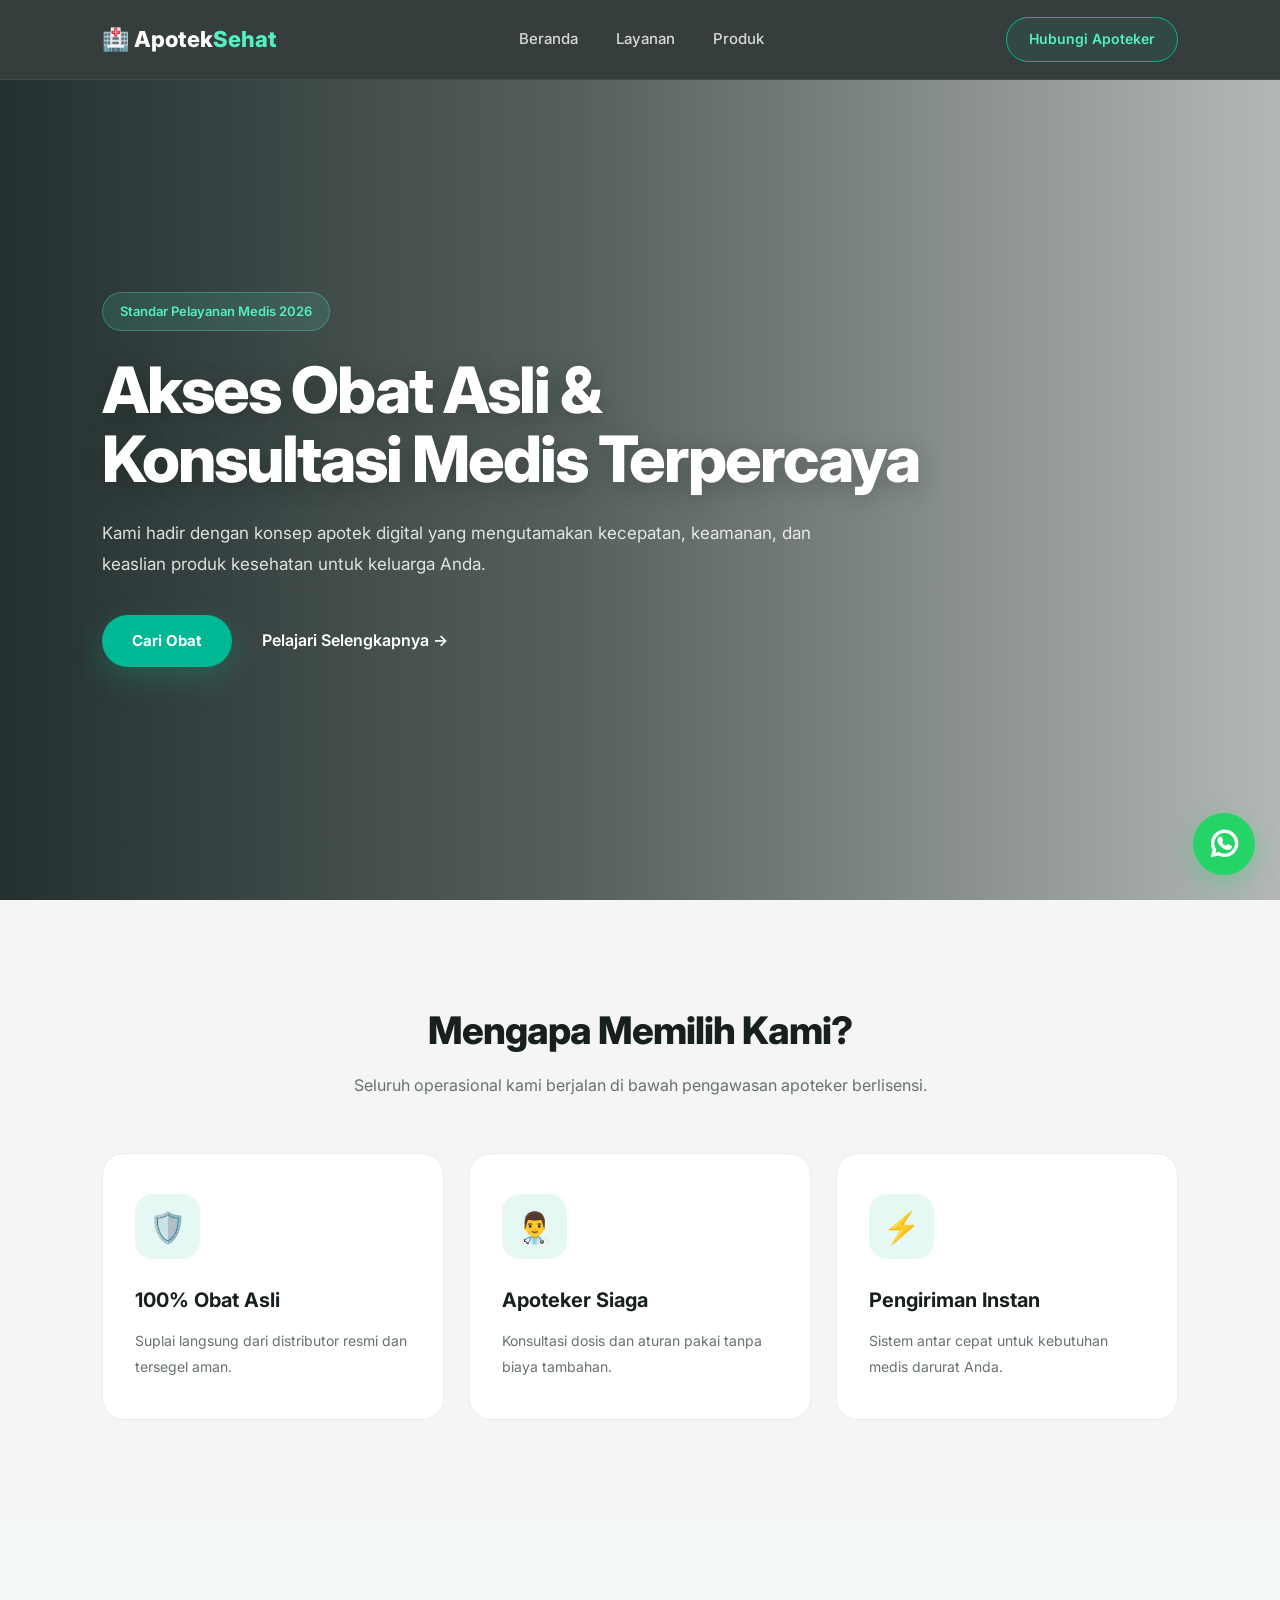
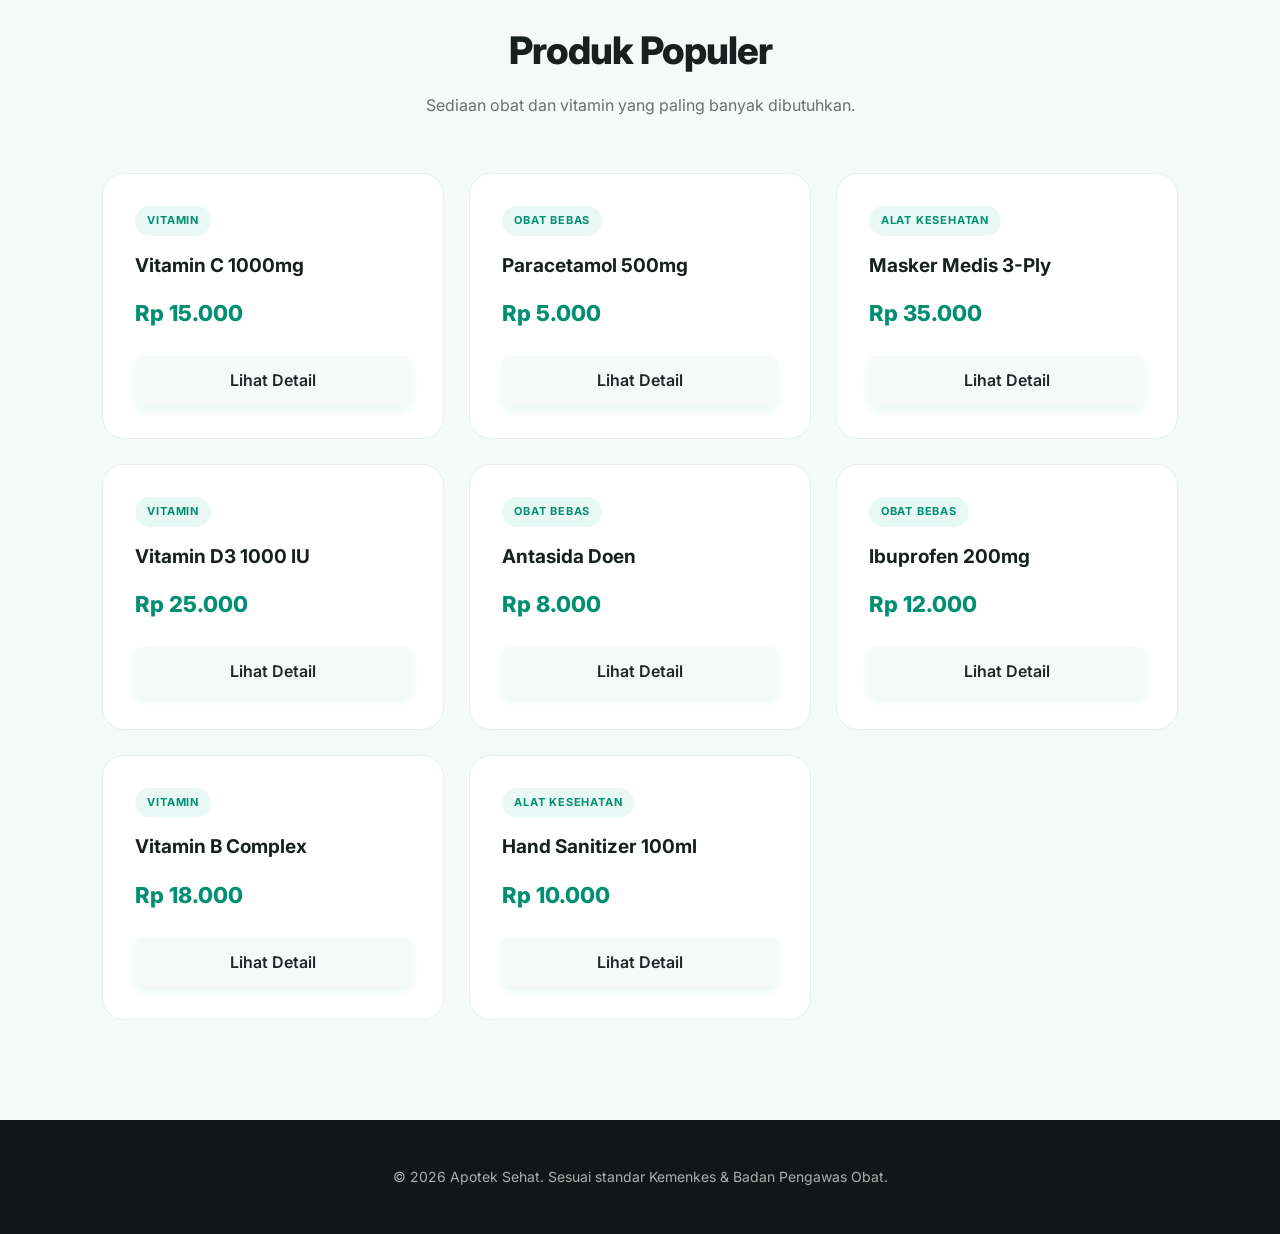
==== commit 0f8bb8e8: "update noss" ====
--- a/index.html
+++ b/index.html
@@ -142,77 +142,144 @@
         <p>Sediaan obat dan vitamin yang paling banyak dibutuhkan.</p>
       </div>
 
-      <div class="product-grid">
-        <!-- Produk 1 -->
-        <div class="product-card">
-          <span class="category"> Vitamin </span>
-          <h3>
-            Vitamin C 1000mg
-          </h3>
-
-          <p class="price">
-            Rp 15.000
-          </p>
-
-          <button class="btn-product">
-          
-          <a
-            href="detail_produk.html"
-            class="btn-product"
-            target="_self"
-            style="text-align: center; text-decoration: none; display: block"
-            >Lihat Detail</a
-          >
-          </button>
-
-        </div>
-
-        <!-- Produk 2 -->
-        <div class="product-card">
-          <span class="category"> Obat Bebas </span>
-          <h3>
-            Paracetamol 500mg
-          </h3>
-
-          <p class="price">
-            Rp 5.000
-          </p>
-
-          <button class="btn-product">
-             <a
-            href="detail_produk.html"
-            class="btn-product"
-            target="_self"
-            style="text-align: center; text-decoration: none; display: block"
-            >Lihat Detail</a
-          >
-          </button>
-        
-        </div>
-
-        <!-- Produk 3 -->
-        <div class="product-card">
-          <span class="category"> Alat Kesehatan </span>
-          <h3>
-            Masker Medis 3-Ply
-          </h3>
-
-          <p class="price">
-            Rp 35.000
-          </p>
-
-          <button class="btn-product">
-                <a
-            href="detail_produk.html"
-            class="btn-product"
-            target="_self"
-            style="text-align: center; text-decoration: none; display: block"
-            >Lihat Detail</a
-          >
-          </button> 
-     
-        </div>
-      </div>
+     <div class="product-grid">
+
+  <!-- PRODUK 1 -->
+  <div class="product-card">
+    <span class="category">Vitamin</span>
+
+    <h3>Vitamin C 1000mg</h3>
+
+    <p class="price">Rp 15.000</p>
+
+    <a
+      href="detail_produk.html?id=vitamin-c"
+      class="btn-product"
+    >
+      Lihat Detail
+    </a>
+  </div>
+
+
+  <!-- PRODUK 2 -->
+  <div class="product-card">
+    <span class="category">Obat Bebas</span>
+
+    <h3>Paracetamol 500mg</h3>
+
+    <p class="price">Rp 5.000</p>
+
+    <a
+      href="detail_produk.html?id=paracetamol"
+      class="btn-product"
+    >
+      Lihat Detail
+    </a>
+  </div>
+
+
+  <!-- PRODUK 3 -->
+  <div class="product-card">
+    <span class="category">Alat Kesehatan</span>
+
+    <h3>Masker Medis 3-Ply</h3>
+
+    <p class="price">Rp 35.000</p>
+
+    <a
+      href="detail_produk.html?id=masker"
+      class="btn-product"
+    >
+      Lihat Detail
+    </a>
+  </div>
+
+
+  <!-- PRODUK 4 -->
+  <div class="product-card">
+    <span class="category">Vitamin</span>
+
+    <h3>Vitamin D3 1000 IU</h3>
+
+    <p class="price">Rp 25.000</p>
+
+    <a
+      href="detail_produk.html?id=vitamin-d3"
+      class="btn-product"
+    >
+      Lihat Detail
+    </a>
+  </div>
+
+
+  <!-- PRODUK 5 -->
+  <div class="product-card">
+    <span class="category">Obat Bebas</span>
+
+    <h3>Antasida Doen</h3>
+
+    <p class="price">Rp 8.000</p>
+
+    <a
+      href="detail_produk.html?id=antasida"
+      class="btn-product"
+    >
+      Lihat Detail
+    </a>
+  </div>
+
+
+  <!-- PRODUK 6 -->
+  <div class="product-card">
+    <span class="category">Obat Bebas</span>
+
+    <h3>Ibuprofen 200mg</h3>
+
+    <p class="price">Rp 12.000</p>
+
+    <a
+      href="detail_produk.html?id=ibuprofen"
+      class="btn-product"
+    >
+      Lihat Detail
+    </a>
+  </div>
+
+
+  <!-- PRODUK 7 -->
+  <div class="product-card">
+    <span class="category">Vitamin</span>
+
+    <h3>Vitamin B Complex</h3>
+
+    <p class="price">Rp 18.000</p>
+
+    <a
+      href="detail_produk.html?id=vitamin-b"
+      class="btn-product"
+    >
+      Lihat Detail
+    </a>
+  </div>
+
+
+  <!-- PRODUK 8 -->
+  <div class="product-card">
+    <span class="category">Alat Kesehatan</span>
+
+    <h3>Hand Sanitizer 100ml</h3>
+
+    <p class="price">Rp 10.000</p>
+
+    <a
+      href="detail_produk.html?id=hand-sanitizer"
+      class="btn-product"
+    >
+      Lihat Detail
+    </a>
+  </div>
+
+</div>
     </section>
    <!-- ========================= -->
 <!-- FLOATING WHATSAPP -->
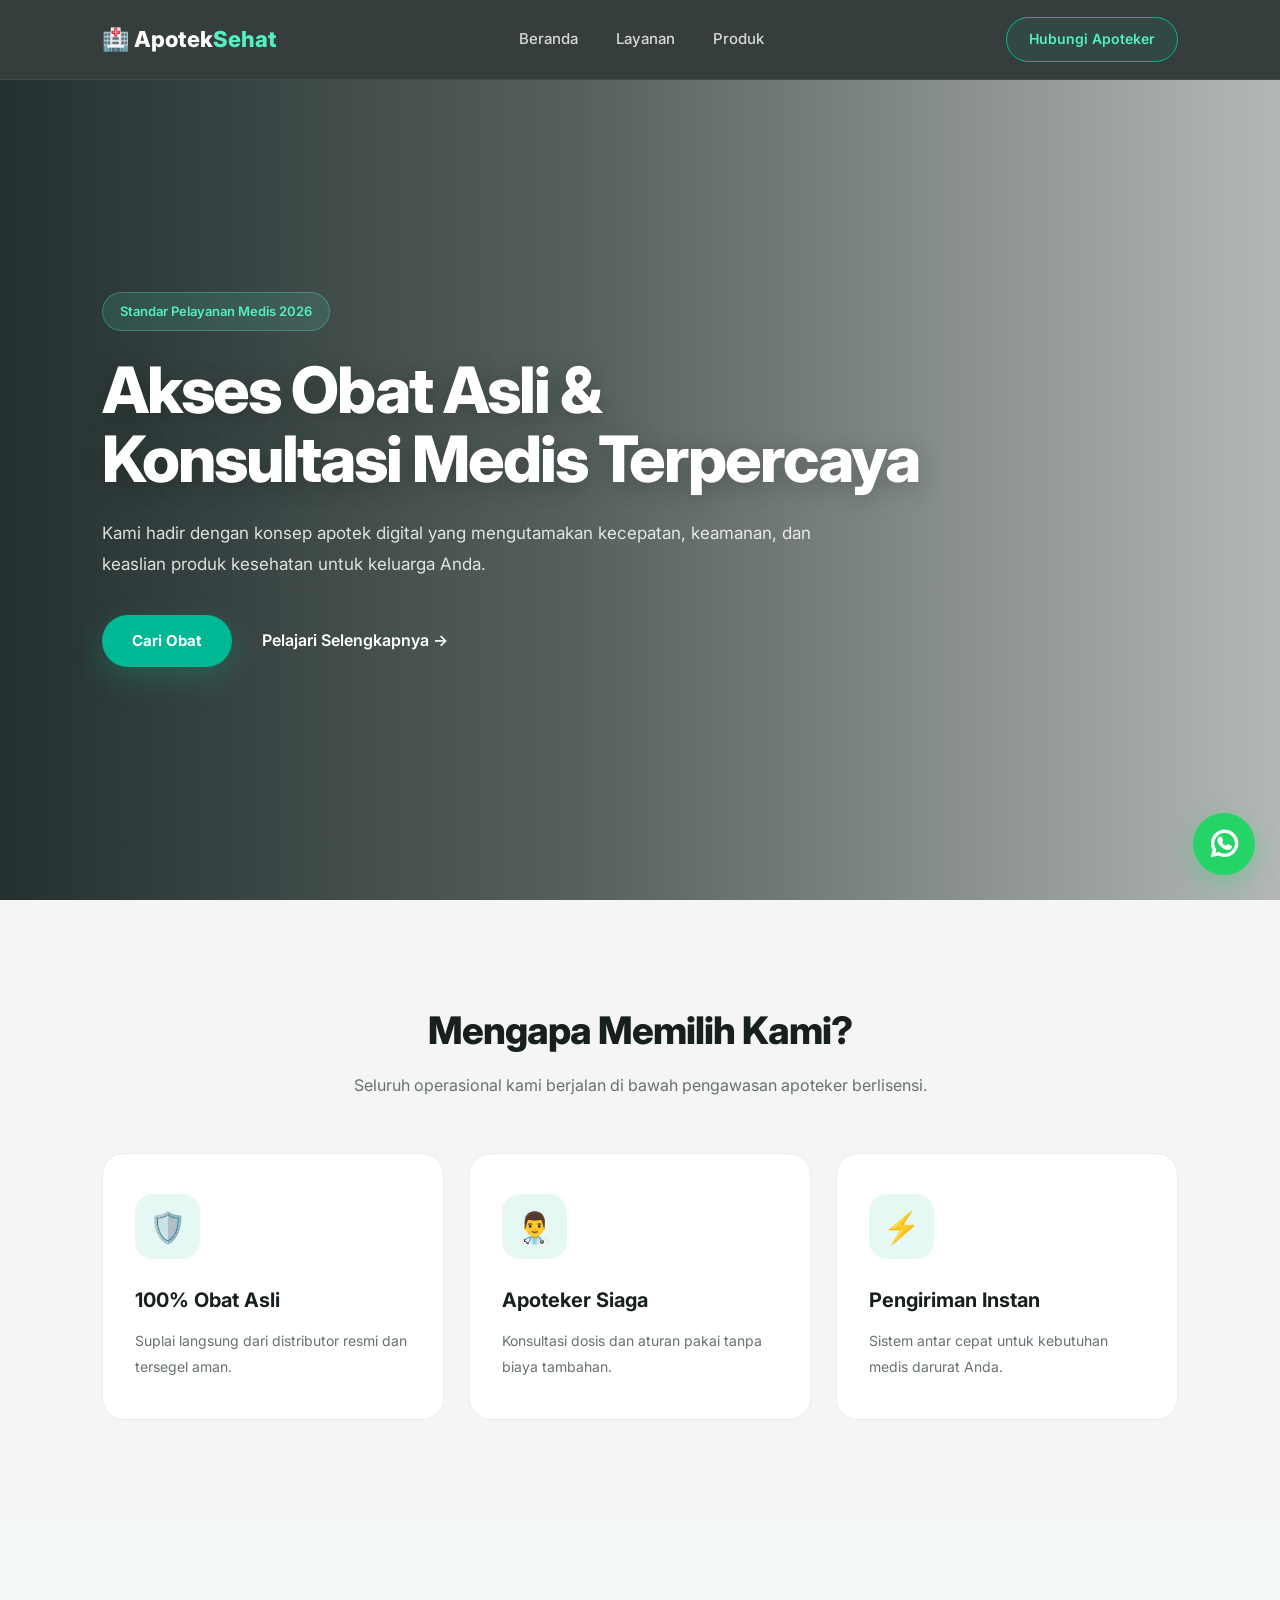
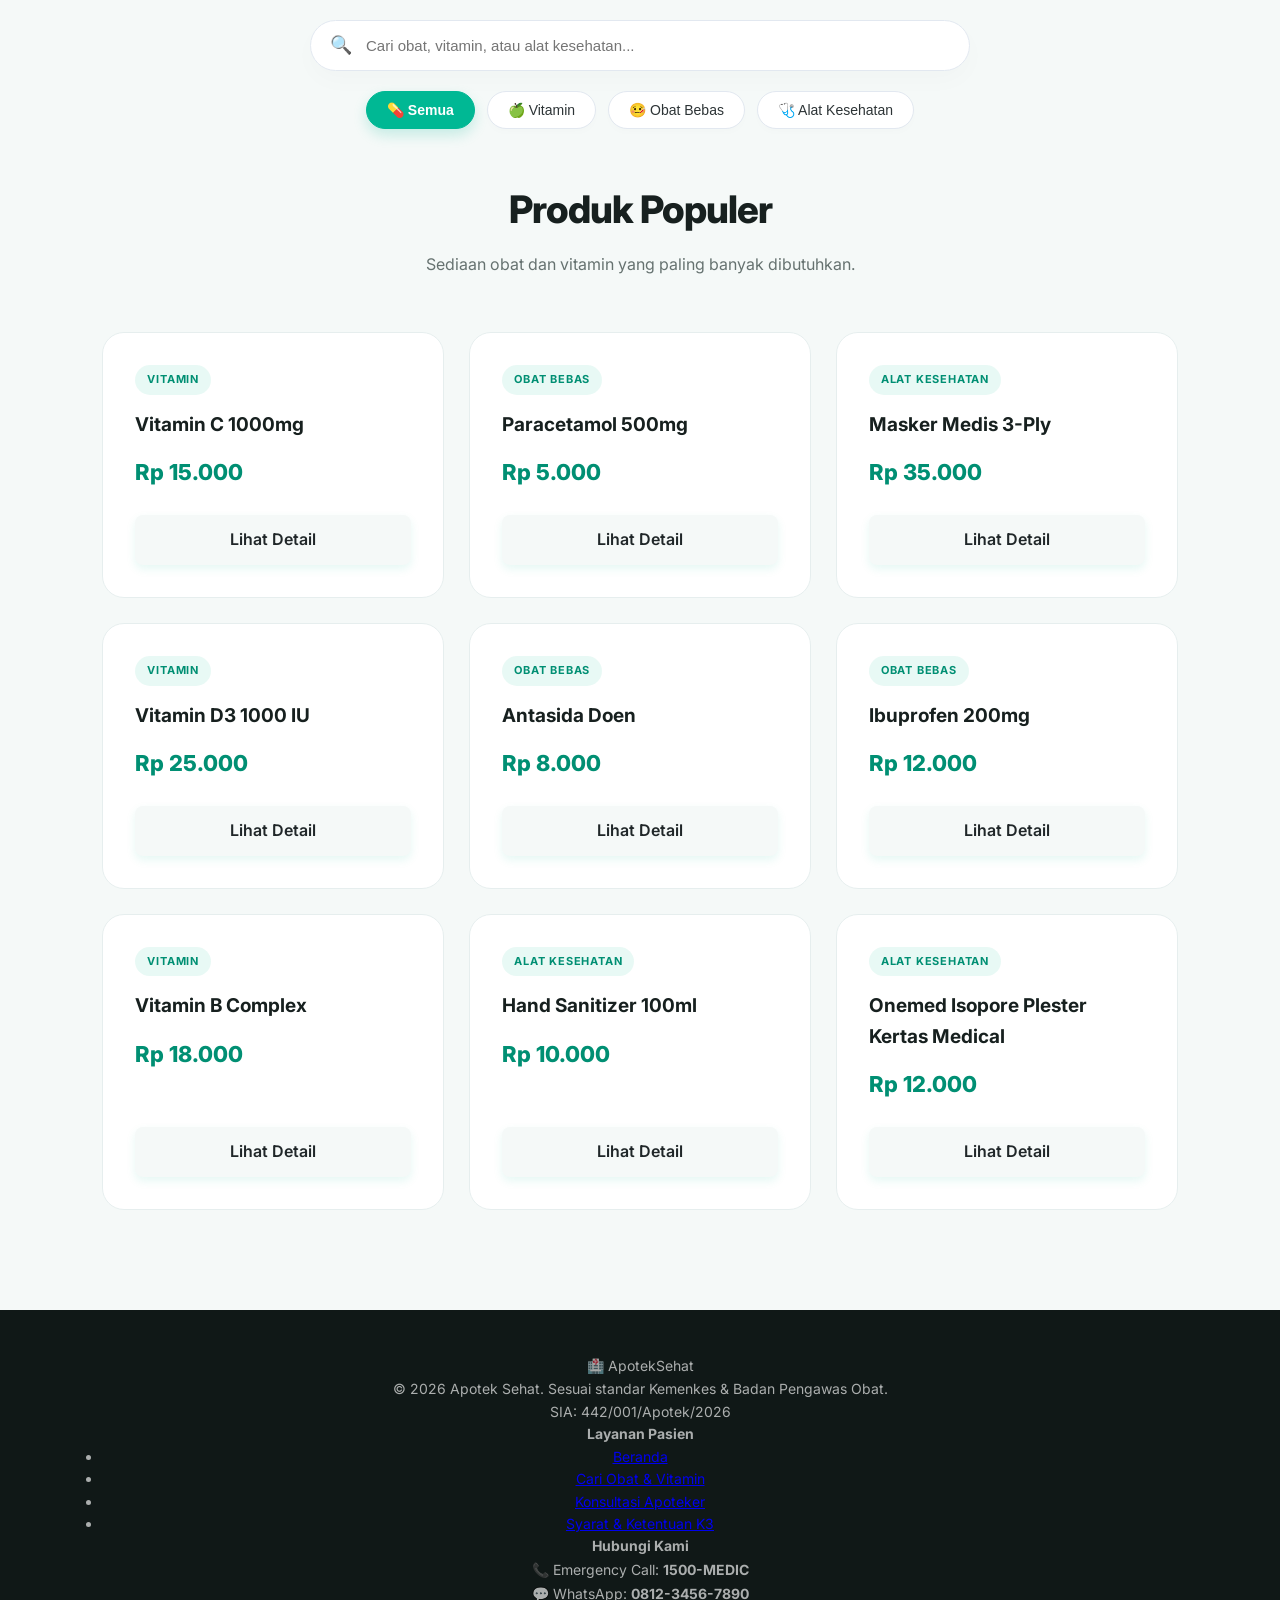
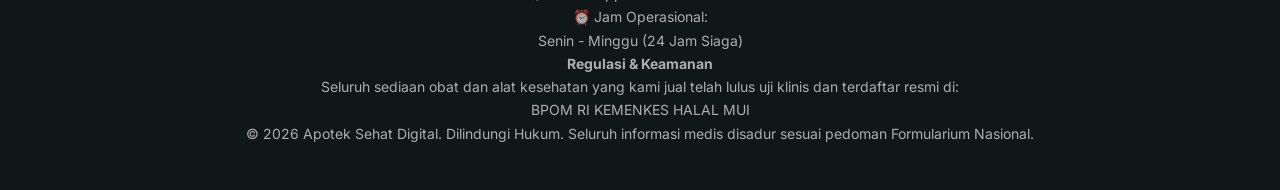
==== commit e5d46d38: "update search bar & penambahan produk parsial" ====
--- a/index.html
+++ b/index.html
@@ -12,12 +12,14 @@
       href="../CSS/style.css"
       href="https://cdnjs.cloudflare.com/ajax/libs/animate.css/4.1.1/animate.min.css"
     />
-   <link
-  rel="stylesheet"
-  href="https://cdnjs.cloudflare.com/ajax/libs/font-awesome/6.5.2/css/all.min.css"
-/>
+    <link
+      rel="stylesheet"
+      href="https://cdnjs.cloudflare.com/ajax/libs/font-awesome/6.5.2/css/all.min.css"
+    />
     <!-- CSS Lokal -->
     <link rel="stylesheet" href="/CSS/style.css" />
+    <link rel="stylesheet" href="../CSS/search-filter.css">
+
   </head>
 
   <body>
@@ -137,180 +139,237 @@
 
     <section id="produk" class="products">
       <div class="section-title">
+        <!-- ================= BAGIAN PENCARIAN & FILTER KATEGORI ================= -->
+        <div class="search-filter-section animate__animated animate__fadeInUp">
+          <div class="search-container">
+            <span class="search-icon">🔍</span>
+            <input
+              type="text"
+              id="search-input"
+              placeholder="Cari obat, vitamin, atau alat kesehatan..."
+            />
+          </div>
+
+          <div class="filter-container">
+            <button class="filter-btn active" data-category="semua">
+              💊 Semua
+            </button>
+            <button class="filter-btn" data-category="vitamin">
+              🍏 Vitamin
+            </button>
+            <button class="filter-btn" data-category="obat-bebas">
+              🤒 Obat Bebas
+            </button>
+            <button class="filter-btn" data-category="alkes">
+              🩺 Alat Kesehatan
+            </button>
+          </div>
+        </div>
+
         <h2>Produk Populer</h2>
 
         <p>Sediaan obat dan vitamin yang paling banyak dibutuhkan.</p>
       </div>
 
-     <div class="product-grid">
-
-  <!-- PRODUK 1 -->
-  <div class="product-card">
-    <span class="category">Vitamin</span>
-
-    <h3>Vitamin C 1000mg</h3>
-
-    <p class="price">Rp 15.000</p>
-
+      <div class="product-grid">
+        <!-- PRODUK 1 -->
+        <div class="product-card" data-name= "vitamin c 1000mg " data-category="vitamin">
+          <span class="category">Vitamin</span>
+
+          <h3>Vitamin C 1000mg</h3>
+
+          <p class="price">Rp 15.000</p>
+
+          <a href="detail_produk.html?id=vitamin-c" class="btn-product">
+            Lihat Detail
+          </a>
+        </div>
+
+        <!-- PRODUK 2 -->
+        <div class="product-card" data-name="paracetamol 500mg" data-category="obat-bebas">
+          <span class="category">Obat Bebas</span>
+
+          <h3>Paracetamol 500mg</h3>
+
+          <p class="price">Rp 5.000</p>
+
+          <a href="detail_produk.html?id=paracetamol" class="btn-product">
+            Lihat Detail
+          </a>
+        </div>
+
+        <!-- PRODUK 3 -->
+        <div class="product-card" data-name="masker medis 3-ply" data-category="alkes">
+          <span class="category">Alat Kesehatan</span>
+
+          <h3>Masker Medis 3-Ply</h3>
+
+          <p class="price">Rp 35.000</p>
+
+          <a href="detail_produk.html?id=masker" class="btn-product">
+            Lihat Detail
+          </a>
+        </div>
+
+        <!-- PRODUK 4 -->
+        <div class="product-card" data-name="vitamin d3 1000 iu" data-category="vitamin">
+          <span class="category">Vitamin</span>
+
+          <h3>Vitamin D3 1000 IU</h3>
+
+          <p class="price">Rp 25.000</p>
+
+          <a href="detail_produk.html?id=vitamin-d3" class="btn-product">
+            Lihat Detail
+          </a>
+        </div>
+
+        <!-- PRODUK 5 -->
+        <div class="product-card" data-name="antasida doen" data-category="obat-bebas">
+          <span class="category">Obat Bebas</span>
+
+          <h3>Antasida Doen</h3>
+
+          <p class="price">Rp 8.000</p>
+
+          <a href="detail_produk.html?id=antasida" class="btn-product">
+            Lihat Detail
+          </a>
+        </div>
+
+        <!-- PRODUK 6 -->
+        <div class="product-card" data-name="ibuprofen 200mg" data-category="obat-bebas">
+          <span class="category">Obat Bebas</span>
+
+          <h3>Ibuprofen 200mg</h3>
+
+          <p class="price">Rp 12.000</p>
+
+          <a href="detail_produk.html?id=ibuprofen" class="btn-product">
+            Lihat Detail
+          </a>
+        </div>
+
+        <!-- PRODUK 7 -->
+        <div class="product-card" data-name="vitamin b complex" data-category="vitamin">
+          <span class="category">Vitamin</span>
+
+          <h3>Vitamin B Complex</h3>
+
+          <p class="price">Rp 18.000</p>
+
+          <a href="detail_produk.html?id=vitamin-b" class="btn-product">
+            Lihat Detail
+          </a>
+        </div>
+
+        <!-- PRODUK 8 -->
+        <div class="product-card" data-name="hand sanitizer 100ml" data-category="alkes"x>
+          <span class="category">Alat Kesehatan</span>
+
+          <h3>Hand Sanitizer 100ml</h3>
+
+          <p class="price">Rp 10.000</p>
+
+          <a href="detail_produk.html?id=hand-sanitizer" class="btn-product">
+            Lihat Detail
+          </a>
+        </div>
+
+        <!-- PRODUK 9 -->
+        <div class="product-card" data-name="plester kertas" data-category="alkes"x>
+          <span class="category">Alat Kesehatan</span>
+
+          <h3>Onemed Isopore Plester Kertas Medical</h3>
+
+          <p class="price">Rp 12.000</p>
+
+          <a href="detail_produk.html?id=onemed-isopore-plester-kertas-medical" class="btn-product">
+            Lihat Detail
+          </a>
+        </div>
+      </div>
+  </section>
+
+    
+    <!-- ========================= -->
+    <!-- FLOATING WHATSAPP -->
+    <!-- ========================= -->
     <a
-      href="detail_produk.html?id=vitamin-c"
-      class="btn-product"
+      href="https://wa.me/081515080486"
+      target="_blank"
+      class="whatsapp-float"
+      aria-label="Hubungi Apotek Sehat melalui WhatsApp"
     >
-      Lihat Detail
+      <i class="fa-brands fa-whatsapp whatsapp-icon"></i>
+
+      <span class="whatsapp-text"> Hubungi Kami </span>
     </a>
-  </div>
-
-
-  <!-- PRODUK 2 -->
-  <div class="product-card">
-    <span class="category">Obat Bebas</span>
-
-    <h3>Paracetamol 500mg</h3>
-
-    <p class="price">Rp 5.000</p>
-
-    <a
-      href="detail_produk.html?id=paracetamol"
-      class="btn-product"
-    >
-      Lihat Detail
-    </a>
-  </div>
-
-
-  <!-- PRODUK 3 -->
-  <div class="product-card">
-    <span class="category">Alat Kesehatan</span>
-
-    <h3>Masker Medis 3-Ply</h3>
-
-    <p class="price">Rp 35.000</p>
-
-    <a
-      href="detail_produk.html?id=masker"
-      class="btn-product"
-    >
-      Lihat Detail
-    </a>
-  </div>
-
-
-  <!-- PRODUK 4 -->
-  <div class="product-card">
-    <span class="category">Vitamin</span>
-
-    <h3>Vitamin D3 1000 IU</h3>
-
-    <p class="price">Rp 25.000</p>
-
-    <a
-      href="detail_produk.html?id=vitamin-d3"
-      class="btn-product"
-    >
-      Lihat Detail
-    </a>
-  </div>
-
-
-  <!-- PRODUK 5 -->
-  <div class="product-card">
-    <span class="category">Obat Bebas</span>
-
-    <h3>Antasida Doen</h3>
-
-    <p class="price">Rp 8.000</p>
-
-    <a
-      href="detail_produk.html?id=antasida"
-      class="btn-product"
-    >
-      Lihat Detail
-    </a>
-  </div>
-
-
-  <!-- PRODUK 6 -->
-  <div class="product-card">
-    <span class="category">Obat Bebas</span>
-
-    <h3>Ibuprofen 200mg</h3>
-
-    <p class="price">Rp 12.000</p>
-
-    <a
-      href="detail_produk.html?id=ibuprofen"
-      class="btn-product"
-    >
-      Lihat Detail
-    </a>
-  </div>
-
-
-  <!-- PRODUK 7 -->
-  <div class="product-card">
-    <span class="category">Vitamin</span>
-
-    <h3>Vitamin B Complex</h3>
-
-    <p class="price">Rp 18.000</p>
-
-    <a
-      href="detail_produk.html?id=vitamin-b"
-      class="btn-product"
-    >
-      Lihat Detail
-    </a>
-  </div>
-
-
-  <!-- PRODUK 8 -->
-  <div class="product-card">
-    <span class="category">Alat Kesehatan</span>
-
-    <h3>Hand Sanitizer 100ml</h3>
-
-    <p class="price">Rp 10.000</p>
-
-    <a
-      href="detail_produk.html?id=hand-sanitizer"
-      class="btn-product"
-    >
-      Lihat Detail
-    </a>
-  </div>
-
-</div>
-    </section>
-   <!-- ========================= -->
-<!-- FLOATING WHATSAPP -->
-<!-- ========================= -->
-<a
-  href = "https://wa.me/081515080486"
-  target="_blank"
-  class="whatsapp-float"
-  aria-label="Hubungi Apotek Sehat melalui WhatsApp"
->
-  <i class="fa-brands fa-whatsapp whatsapp-icon"></i>
-
-  <span class="whatsapp-text">
-    Hubungi Kami
-  </span>
-</a>
-
-    <!-- ========================= -->
-    <!-- FOOTER -->
-    <!-- ========================= -->
-
-    <footer id="kontak">
-      <div class="footer-content">
+
+    <!-- ================= FOOTER MODERN & MEDIS ================= -->
+    <footer class="main-footer animate__animated animate__fadeInUp">
+      <div class="footer-container">
+        <!-- Kolom 1: Profil Apotek -->
+        <div class="footer-column">
+          <div class="footer-logo">🏥 Apotek<span>Sehat</span></div>
+          <p class="footer-about">
+            Layanan farmasi digital terpercaya yang mengutamakan keaslian obat,
+            kecepatan pengiriman, dan keselamatan pasien di bawah pengawasan
+            apoteker berlisensi.
+          </p>
+          <div class="legal-tag">SIA: 442/001/Apotek/2026</div>
+        </div>
+
+        <!-- Kolom 2: Tautan Navigasi -->
+        <div class="footer-column">
+          <h4>Layanan Pasien</h4>
+          <ul class="footer-links">
+            <li><a href="#home">Beranda</a></li>
+            <li><a href="#produk">Cari Obat & Vitamin</a></li>
+            <li><a href="#layanan">Konsultasi Apoteker</a></li>
+            <li><a href="#">Syarat & Ketentuan K3</a></li>
+          </ul>
+        </div>
+
+        <!-- Kolom 3: Kontak & Jam Operasional -->
+        <div class="footer-column">
+          <h4>Hubungi Kami</h4>
+          <p class="footer-contact">
+            📞 Emergency Call: <strong>1500-MEDIC</strong>
+          </p>
+          <p class="footer-contact">
+            💬 WhatsApp: <strong>0812-3456-7890</strong>
+          </p>
+          <p class="footer-contact">
+            ⏰ Jam Operasional: <br />Senin - Minggu (24 Jam Siaga)
+          </p>
+        </div>
+
+        <!-- Kolom 4: Regulasi & Sertifikasi -->
+        <div class="footer-column">
+          <h4>Regulasi & Keamanan</h4>
+          <p class="footer-about">
+            Seluruh sediaan obat dan alat kesehatan yang kami jual telah lulus
+            uji klinis dan terdaftar resmi di:
+          </p>
+          <div class="gov-badges">
+            <span class="badge-gov">BPOM RI</span>
+            <span class="badge-gov">KEMENKES</span>
+            <span class="badge-gov">HALAL MUI</span>
+          </div>
+        </div>
+      </div>
+
+      <!-- Bagian Hak Cipta -->
+      <div class="footer-bottom">
         <p>
-          &copy; 2026 Apotek Sehat. Sesuai standar Kemenkes & Badan Pengawas
-          Obat.
+          &copy; 2026 Apotek Sehat Digital. Dilindungi Hukum. Seluruh informasi
+          medis disadur sesuai pedoman Formularium Nasional.
         </p>
       </div>
     </footer>
 
     <!-- JavaScript Lokal -->
-    <script src="/JS/script.js"></script>
+    <script src="../JS/script.js"></script>
   </body>
 </html>
--- a/CSS/search-filter.css
+++ b/CSS/search-filter.css
@@ -0,0 +1,97 @@
+/* ==========================================================================
+   CSS PENCARIAN & FILTER MODERN - APOTEK DIGITAL
+   ========================================================================== */
+
+.search-filter-section {
+    max-width: 800px;
+    margin: 0 auto 40px auto;
+    margin-bottom: 50px;
+    display: flex;
+    flex-direction: column;
+    align-items: center;
+    gap: 20px;
+    padding: 0 20px;
+}
+
+/* Kotak Pencarian Pintar */
+.search-container {
+    position: relative;
+    width: 100%;
+    max-width: 1000px;
+}
+
+.search-icon {
+    position: absolute;
+    left: 20px;
+    top: 50%;
+    transform: translateY(-50%);
+    font-size: 18px;
+    color: #a4b0be;
+}
+
+.search-container input {
+    width: 100%;
+    padding: 16px 20px 16px 55px;
+    border-radius: 50px;
+    border: 1px solid #e2e8f0;
+    background-color: #ffffff;
+    font-size: 15px;
+    outline: none;
+    box-shadow: 0 10px 25px rgba(0, 0, 0, 0.02);
+    transition: all 0.3s ease;
+}
+
+/* Efek saat kolom pencarian diklik */
+.search-container input:focus {
+    border-color: #00b894;
+    box-shadow: 0 10px 25px rgba(0, 184, 148, 0.1);
+}
+
+/* Pembungkus Tombol Filter Kategori */
+.filter-container {
+    display: flex;
+    gap: 12px;
+    flex-wrap: wrap;
+    justify-content: center;
+}
+
+/* Tombol Kategori Minimalis */
+.filter-btn {
+    background-color: #ffffff;
+    color: #2d3436;
+    border: 1px solid #e2e8f0;
+    padding: 10px 20px;
+    border-radius: 30px;
+    font-size: 14px;
+    font-weight: 500;
+    cursor: pointer;
+    transition: all 0.3s ease;
+    box-shadow: 0 4px 6px rgba(0, 0, 0, 0.01);
+}
+
+/* Efek Hover Kategori */
+.filter-btn:hover {
+    border-color: #00b894;
+    color: #00b894;
+    transform: translateY(-1px);
+}
+
+/* Gaya Tombol Kategori yang Sedang Aktif/Dipilih */
+.filter-btn.active {
+    background-color: #00b894;
+    color: #ffffff;
+    border-color: #00b894;
+    font-weight: 600;
+    box-shadow: 0 6px 14px rgba(0, 184, 148, 0.2);
+}
+
+/* Responsif untuk Layar Handphone */
+@media (max-width: 550px) {
+    .filter-container {
+        gap: 8px;
+    }
+    .filter-btn {
+        padding: 8px 16px;
+        font-size: 13px;
+    }
+}
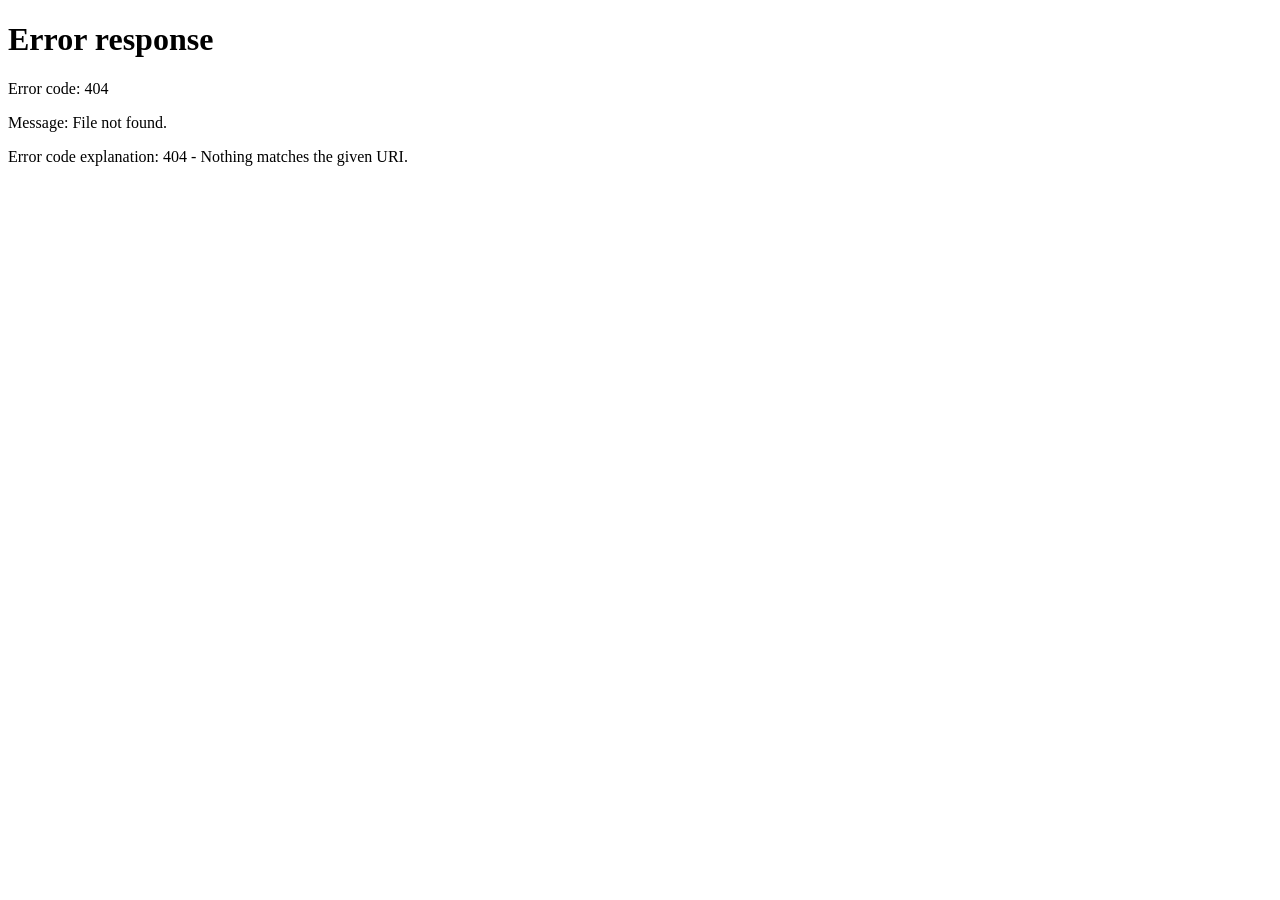
==== commit 82302b12: "update" ====
--- a/index.html
+++ b/index.html
@@ -1,375 +1,831 @@
 <!doctype html>
+
 <html lang="id">
-  <head>
-    <meta charset="UTF-8" />
-    <meta name="viewport" content="width=device-width, initial-scale=1.0" />
-
-    <title>Apotek Sehat - Solusi Medis Modern</title>
-
-    <!-- Animate.css -->
-    <link
-      rel="stylesheet"
-      href="../CSS/style.css"
-      href="https://cdnjs.cloudflare.com/ajax/libs/animate.css/4.1.1/animate.min.css"
-    />
-    <link
-      rel="stylesheet"
-      href="https://cdnjs.cloudflare.com/ajax/libs/font-awesome/6.5.2/css/all.min.css"
-    />
-    <!-- CSS Lokal -->
-    <link rel="stylesheet" href="/CSS/style.css" />
-    <link rel="stylesheet" href="../CSS/search-filter.css">
-
-  </head>
-
-  <body>
-    <!-- ========================= -->
-    <!-- NAVBAR -->
-    <!-- ========================= -->
-
-    <header class="animate__animated animate__fadeInDown">
-      <div class="header-content">
+
+<head>
+
+<meta charset="UTF-8">
+
+<meta
+    name="viewport"
+    content="width=device-width, initial-scale=1.0"
+>
+
+<title>Apotek Sehat - Solusi Medis Modern</title>
+
+
+<!-- =====================================================
+     PROTEKSI LOGIN
+     ===================================================== -->
+
+<script>
+
+    // Cek apakah user sudah login
+    const isLoggedIn = localStorage.getItem("isLoggedIn");
+
+    // Kalau belum login,
+    // arahkan ke halaman login
+    if (isLoggedIn !== "true") {
+        window.location.replace("login.html");
+    }
+
+</script>
+
+
+<!-- Animate.css -->
+<link
+    rel="stylesheet"
+    href="https://cdnjs.cloudflare.com/ajax/libs/animate.css/4.1.1/animate.min.css"
+>
+
+
+<!-- Font Awesome -->
+<link
+    rel="stylesheet"
+    href="https://cdnjs.cloudflare.com/ajax/libs/font-awesome/6.5.2/css/all.min.css"
+>
+
+
+<!-- CSS Lokal -->
+<link
+    rel="stylesheet"
+    href="/CSS/style.css"
+>
+
+<link
+    rel="stylesheet"
+    href="/CSS/search-filter.css"
+>
+<link
+    rel="stylesheet"
+    href="/CSS/logout.css"
+>
+
+
+</head>
+
+<body>
+
+
+<!-- ========================= -->
+<!-- NAVBAR -->
+<!-- ========================= -->
+
+<header class="animate__animated animate__fadeInDown">
+
+    <div class="header-content">
+
         <!-- Logo -->
-        <div class="logo">🏥 Apotek<span>Sehat</span></div>
+        <div class="logo">
+            🏥 Apotek<span>Sehat</span>
+        </div>
+
 
         <!-- Menu -->
         <nav>
-          <a href="#home">Beranda</a>
-          <a href="#layanan">Layanan</a>
-          <a href="#produk">Produk</a>
+
+            <a href="#home">
+                Beranda
+            </a>
+
+            <a href="#layanan">
+                Layanan
+            </a>
+
+            <a href="#produk">
+                Produk
+            </a>
+
+              <!-- LOGOUT -->
+    
+
         </nav>
 
-        <!-- Tombol Kontak -->
-        <div class="cta-header">
-          <a href="https://wa.me/081515080486" class="btn-secondary">
-            Hubungi Apoteker
-          </a>
-        </div>
-      </div>
-    </header>
-
-    <!-- ========================= -->
-    <!-- HERO -->
-    <!-- ========================= -->
-
-    <section id="home" class="hero">
-      <!-- Video Background -->
-      <video autoplay muted loop playsinline class="hero-video">
-        <source src="/assets/Dokter-video.mp4" type="video/mp4" />
+<div class="cta-header">
+
+    <a
+        href="https://wa.me/081515080486"
+        class="btn-secondary"
+        target="_blank"
+    >
+        Hubungi Apoteker
+    </a>
+
+    <!-- Tombol Logout -->
+    <button
+        type="button"
+        id="logoutButton"
+        class="logout-btn"
+    >
+        <span class="logout-icon">↪</span>
+        <span>Logout</span>
+    </button>
+
+</div>
+
+</header>
+
+
+<!-- ========================= -->
+<!-- HERO -->
+<!-- ========================= -->
+
+<section id="home" class="hero">
+
+
+    <!-- Video Background -->
+    <video
+        autoplay
+        muted
+        loop
+        playsinline
+        class="hero-video"
+    >
+
+        <source
+            src="../assets/Dokter-video.mp4"
+            type="video/mp4"
+        >
 
         Browser Anda tidak mendukung video.
-      </video>
-
-      <!-- Overlay agar tulisan mudah dibaca -->
-      <div class="hero-overlay"></div>
-
-      <!-- Isi Hero -->
-      <div class="hero-content animate__animated animate__fadeInLeft">
+
+    </video>
+
+
+    <!-- Overlay -->
+    <div class="hero-overlay"></div>
+
+
+    <!-- Isi Hero -->
+    <div class="hero-content animate__animated animate__fadeInLeft">
+
         <!-- Badge -->
-        <span class="badge"> Standar Pelayanan Medis 2026 </span>
+        <span class="badge">
+            Standar Pelayanan Medis 2026
+        </span>
+
 
         <!-- Judul -->
         <h1>
-          Akses Obat Asli &<br />
-          Konsultasi Medis Terpercaya
+
+            Akses Obat Asli &
+            <br>
+
+            Konsultasi Medis Terpercaya
+
         </h1>
+
 
         <!-- Deskripsi -->
         <p>
-          Kami hadir dengan konsep apotek digital yang mengutamakan kecepatan,
-          keamanan, dan keaslian produk kesehatan untuk keluarga Anda.
+
+            Kami hadir dengan konsep apotek digital yang
+            mengutamakan kecepatan, keamanan, dan keaslian
+            produk kesehatan untuk keluarga Anda.
+
         </p>
+
 
         <!-- Tombol -->
         <div class="hero-buttons">
-          <a href="#produk" class="btn-primary"> Cari Obat </a>
-
-          <a href="#layanan" class="btn-link"> Pelajari Selengkapnya → </a>
-        </div>
-      </div>
-    </section>
-
-    <!-- ========================= -->
-    <!-- LAYANAN -->
-    <!-- ========================= -->
-
-    <section id="layanan" class="features">
-      <div class="section-title">
-        <h2>Mengapa Memilih Kami?</h2>
+
+            <a
+                href="#produk"
+                class="btn-primary"
+            >
+                Cari Obat
+            </a>
+
+
+            <a
+                href="#layanan"
+                class="btn-link"
+            >
+                Pelajari Selengkapnya →
+            </a>
+
+        </div>
+
+    </div>
+
+</section>
+
+
+<!-- ========================= -->
+<!-- LAYANAN -->
+<!-- ========================= -->
+
+<section id="layanan" class="features">
+
+
+    <div class="section-title">
+
+        <h2>
+            Mengapa Memilih Kami?
+        </h2>
 
         <p>
-          Seluruh operasional kami berjalan di bawah pengawasan apoteker
-          berlisensi.
+            Seluruh operasional kami berjalan di bawah
+            pengawasan apoteker berlisensi.
         </p>
-      </div>
-
-      <div class="feature-grid">
+
+    </div>
+
+
+    <div class="feature-grid">
+
+
         <!-- Card 1 -->
         <div class="feature-card">
-          <div class="icon">🛡️</div>
-
-          <h3>100% Obat Asli</h3>
-
-          <p>Suplai langsung dari distributor resmi dan tersegel aman.</p>
-        </div>
+
+            <div class="icon">
+                🛡️
+            </div>
+
+            <h3>
+                100% Obat Asli
+            </h3>
+
+            <p>
+                Suplai langsung dari distributor resmi
+                dan tersegel aman.
+            </p>
+
+        </div>
+
 
         <!-- Card 2 -->
         <div class="feature-card">
-          <div class="icon">👨‍⚕️</div>
-
-          <h3>Apoteker Siaga</h3>
-
-          <p>Konsultasi dosis dan aturan pakai tanpa biaya tambahan.</p>
-        </div>
+
+            <div class="icon">
+                👨‍⚕️
+            </div>
+
+            <h3>
+                Apoteker Siaga
+            </h3>
+
+            <p>
+                Konsultasi dosis dan aturan pakai
+                tanpa biaya tambahan.
+            </p>
+
+        </div>
+
 
         <!-- Card 3 -->
         <div class="feature-card">
-          <div class="icon">⚡</div>
-
-          <h3>Pengiriman Instan</h3>
-
-          <p>Sistem antar cepat untuk kebutuhan medis darurat Anda.</p>
-        </div>
-      </div>
-    </section>
-
-    <!-- ========================= -->
-    <!-- PRODUK -->
-    <!-- ========================= -->
-
-    <section id="produk" class="products">
-      <div class="section-title">
-        <!-- ================= BAGIAN PENCARIAN & FILTER KATEGORI ================= -->
-        <div class="search-filter-section animate__animated animate__fadeInUp">
-          <div class="search-container">
-            <span class="search-icon">🔍</span>
-            <input
-              type="text"
-              id="search-input"
-              placeholder="Cari obat, vitamin, atau alat kesehatan..."
-            />
-          </div>
-
-          <div class="filter-container">
-            <button class="filter-btn active" data-category="semua">
-              💊 Semua
-            </button>
-            <button class="filter-btn" data-category="vitamin">
-              🍏 Vitamin
-            </button>
-            <button class="filter-btn" data-category="obat-bebas">
-              🤒 Obat Bebas
-            </button>
-            <button class="filter-btn" data-category="alkes">
-              🩺 Alat Kesehatan
-            </button>
-          </div>
-        </div>
-
-        <h2>Produk Populer</h2>
-
-        <p>Sediaan obat dan vitamin yang paling banyak dibutuhkan.</p>
-      </div>
-
-      <div class="product-grid">
+
+            <div class="icon">
+                ⚡
+            </div>
+
+            <h3>
+                Pengiriman Instan
+            </h3>
+
+            <p>
+                Sistem antar cepat untuk kebutuhan
+                medis darurat Anda.
+            </p>
+
+        </div>
+
+    </div>
+
+</section>
+
+
+<!-- ========================= -->
+<!-- PRODUK -->
+<!-- ========================= -->
+
+<section id="produk" class="products">
+
+
+    <div class="section-title">
+
+
+        <!-- PENCARIAN & FILTER -->
+
+        <div
+            class="search-filter-section animate__animated animate__fadeInUp"
+        >
+
+            <div class="search-container">
+
+                <span class="search-icon">
+                    🔍
+                </span>
+
+                <input
+                    type="text"
+                    id="search-input"
+                    placeholder="Cari obat, vitamin, atau alat kesehatan..."
+                >
+
+            </div>
+
+
+            <div class="filter-container">
+
+                <button
+                    class="filter-btn active"
+                    data-category="semua"
+                >
+                    💊 Semua
+                </button>
+
+                <button
+                    class="filter-btn"
+                    data-category="vitamin"
+                >
+                    🍏 Vitamin
+                </button>
+
+                <button
+                    class="filter-btn"
+                    data-category="obat-bebas"
+                >
+                    🤒 Obat Bebas
+                </button>
+
+                <button
+                    class="filter-btn"
+                    data-category="alkes"
+                >
+                    🩺 Alat Kesehatan
+                </button>
+
+            </div>
+
+        </div>
+
+
+        <h2>
+            Produk Populer
+        </h2>
+
+        <p>
+            Sediaan obat dan vitamin yang paling banyak dibutuhkan.
+        </p>
+
+    </div>
+
+
+    <div class="product-grid">
+
+
         <!-- PRODUK 1 -->
-        <div class="product-card" data-name= "vitamin c 1000mg " data-category="vitamin">
-          <span class="category">Vitamin</span>
-
-          <h3>Vitamin C 1000mg</h3>
-
-          <p class="price">Rp 15.000</p>
-
-          <a href="detail_produk.html?id=vitamin-c" class="btn-product">
-            Lihat Detail
-          </a>
-        </div>
+        <div
+            class="product-card"
+            data-name="vitamin c 1000mg"
+            data-category="vitamin"
+        >
+
+            <span class="category">
+                Vitamin
+            </span>
+
+            <h3>
+                Vitamin C 1000mg
+            </h3>
+
+            <p class="price">
+                Rp 15.000
+            </p>
+
+            <a
+                href="detail_produk.html?id=vitamin-c"
+                class="btn-product"
+            >
+                Lihat Detail
+            </a>
+
+        </div>
+
 
         <!-- PRODUK 2 -->
-        <div class="product-card" data-name="paracetamol 500mg" data-category="obat-bebas">
-          <span class="category">Obat Bebas</span>
-
-          <h3>Paracetamol 500mg</h3>
-
-          <p class="price">Rp 5.000</p>
-
-          <a href="detail_produk.html?id=paracetamol" class="btn-product">
-            Lihat Detail
-          </a>
-        </div>
+        <div
+            class="product-card"
+            data-name="paracetamol 500mg"
+            data-category="obat-bebas"
+        >
+
+            <span class="category">
+                Obat Bebas
+            </span>
+
+            <h3>
+                Paracetamol 500mg
+            </h3>
+
+            <p class="price">
+                Rp 5.000
+            </p>
+
+            <a
+                href="detail_produk.html?id=paracetamol"
+                class="btn-product"
+            >
+                Lihat Detail
+            </a>
+
+        </div>
+
 
         <!-- PRODUK 3 -->
-        <div class="product-card" data-name="masker medis 3-ply" data-category="alkes">
-          <span class="category">Alat Kesehatan</span>
-
-          <h3>Masker Medis 3-Ply</h3>
-
-          <p class="price">Rp 35.000</p>
-
-          <a href="detail_produk.html?id=masker" class="btn-product">
-            Lihat Detail
-          </a>
-        </div>
+        <div
+            class="product-card"
+            data-name="masker medis 3-ply"
+            data-category="alkes"
+        >
+
+            <span class="category">
+                Alat Kesehatan
+            </span>
+
+            <h3>
+                Masker Medis 3-Ply
+            </h3>
+
+            <p class="price">
+                Rp 35.000
+            </p>
+
+            <a
+                href="detail_produk.html?id=masker"
+                class="btn-product"
+            >
+                Lihat Detail
+            </a>
+
+        </div>
+
 
         <!-- PRODUK 4 -->
-        <div class="product-card" data-name="vitamin d3 1000 iu" data-category="vitamin">
-          <span class="category">Vitamin</span>
-
-          <h3>Vitamin D3 1000 IU</h3>
-
-          <p class="price">Rp 25.000</p>
-
-          <a href="detail_produk.html?id=vitamin-d3" class="btn-product">
-            Lihat Detail
-          </a>
-        </div>
+        <div
+            class="product-card"
+            data-name="vitamin d3 1000 iu"
+            data-category="vitamin"
+        >
+
+            <span class="category">
+                Vitamin
+            </span>
+
+            <h3>
+                Vitamin D3 1000 IU
+            </h3>
+
+            <p class="price">
+                Rp 25.000
+            </p>
+
+            <a
+                href="detail_produk.html?id=vitamin-d3"
+                class="btn-product"
+            >
+                Lihat Detail
+            </a>
+
+        </div>
+
 
         <!-- PRODUK 5 -->
-        <div class="product-card" data-name="antasida doen" data-category="obat-bebas">
-          <span class="category">Obat Bebas</span>
-
-          <h3>Antasida Doen</h3>
-
-          <p class="price">Rp 8.000</p>
-
-          <a href="detail_produk.html?id=antasida" class="btn-product">
-            Lihat Detail
-          </a>
-        </div>
+        <div
+            class="product-card"
+            data-name="antasida doen"
+            data-category="obat-bebas"
+        >
+
+            <span class="category">
+                Obat Bebas
+            </span>
+
+            <h3>
+                Antasida Doen
+            </h3>
+
+            <p class="price">
+                Rp 8.000
+            </p>
+
+            <a
+                href="detail_produk.html?id=antasida"
+                class="btn-product"
+            >
+                Lihat Detail
+            </a>
+
+        </div>
+
 
         <!-- PRODUK 6 -->
-        <div class="product-card" data-name="ibuprofen 200mg" data-category="obat-bebas">
-          <span class="category">Obat Bebas</span>
-
-          <h3>Ibuprofen 200mg</h3>
-
-          <p class="price">Rp 12.000</p>
-
-          <a href="detail_produk.html?id=ibuprofen" class="btn-product">
-            Lihat Detail
-          </a>
-        </div>
+        <div
+            class="product-card"
+            data-name="ibuprofen 200mg"
+            data-category="obat-bebas"
+        >
+
+            <span class="category">
+                Obat Bebas
+            </span>
+
+            <h3>
+                Ibuprofen 200mg
+            </h3>
+
+            <p class="price">
+                Rp 12.000
+            </p>
+
+            <a
+                href="detail_produk.html?id=ibuprofen"
+                class="btn-product"
+            >
+                Lihat Detail
+            </a>
+
+        </div>
+
 
         <!-- PRODUK 7 -->
-        <div class="product-card" data-name="vitamin b complex" data-category="vitamin">
-          <span class="category">Vitamin</span>
-
-          <h3>Vitamin B Complex</h3>
-
-          <p class="price">Rp 18.000</p>
-
-          <a href="detail_produk.html?id=vitamin-b" class="btn-product">
-            Lihat Detail
-          </a>
-        </div>
+        <div
+            class="product-card"
+            data-name="vitamin b complex"
+            data-category="vitamin"
+        >
+
+            <span class="category">
+                Vitamin
+            </span>
+
+            <h3>
+                Vitamin B Complex
+            </h3>
+
+            <p class="price">
+                Rp 18.000
+            </p>
+
+            <a
+                href="detail_produk.html?id=vitamin-b"
+                class="btn-product"
+            >
+                Lihat Detail
+            </a>
+
+        </div>
+
 
         <!-- PRODUK 8 -->
-        <div class="product-card" data-name="hand sanitizer 100ml" data-category="alkes"x>
-          <span class="category">Alat Kesehatan</span>
-
-          <h3>Hand Sanitizer 100ml</h3>
-
-          <p class="price">Rp 10.000</p>
-
-          <a href="detail_produk.html?id=hand-sanitizer" class="btn-product">
-            Lihat Detail
-          </a>
-        </div>
+        <div
+            class="product-card"
+            data-name="hand sanitizer 100ml"
+            data-category="alkes"
+        >
+
+            <span class="category">
+                Alat Kesehatan
+            </span>
+
+            <h3>
+                Hand Sanitizer 100ml
+            </h3>
+
+            <p class="price">
+                Rp 10.000
+            </p>
+
+            <a
+                href="detail_produk.html?id=hand-sanitizer"
+                class="btn-product"
+            >
+                Lihat Detail
+            </a>
+
+        </div>
+
 
         <!-- PRODUK 9 -->
-        <div class="product-card" data-name="plester kertas" data-category="alkes"x>
-          <span class="category">Alat Kesehatan</span>
-
-          <h3>Onemed Isopore Plester Kertas Medical</h3>
-
-          <p class="price">Rp 12.000</p>
-
-          <a href="detail_produk.html?id=onemed-isopore-plester-kertas-medical" class="btn-product">
-            Lihat Detail
-          </a>
-        </div>
-      </div>
-  </section>
-
-    
-    <!-- ========================= -->
-    <!-- FLOATING WHATSAPP -->
-    <!-- ========================= -->
-    <a
-      href="https://wa.me/081515080486"
-      target="_blank"
-      class="whatsapp-float"
-      aria-label="Hubungi Apotek Sehat melalui WhatsApp"
-    >
-      <i class="fa-brands fa-whatsapp whatsapp-icon"></i>
-
-      <span class="whatsapp-text"> Hubungi Kami </span>
-    </a>
-
-    <!-- ================= FOOTER MODERN & MEDIS ================= -->
-    <footer class="main-footer animate__animated animate__fadeInUp">
-      <div class="footer-container">
-        <!-- Kolom 1: Profil Apotek -->
+        <div
+            class="product-card"
+            data-name="onemed isopore plester kertas medical"
+            data-category="alkes"
+        >
+
+            <span class="category">
+                Alat Kesehatan
+            </span>
+
+            <h3>
+                Onemed Isopore Plester Kertas Medical
+            </h3>
+
+            <p class="price">
+                Rp 12.000
+            </p>
+
+            <a
+                href="detail_produk.html?id=onemed-isopore-plester-kertas-medical"
+                class="btn-product"
+            >
+                Lihat Detail
+            </a>
+
+        </div>
+
+    </div>
+
+</section>
+
+
+<!-- ========================= -->
+<!-- FLOATING WHATSAPP -->
+<!-- ========================= -->
+
+<a
+    href="https://wa.me/081515080486"
+    target="_blank"
+    class="whatsapp-float"
+    aria-label="Hubungi Apotek Sehat melalui WhatsApp"
+>
+
+    <i class="fa-brands fa-whatsapp whatsapp-icon"></i>
+
+    <span class="whatsapp-text">
+        Hubungi Kami
+    </span>
+
+</a>
+
+
+<!-- ========================= -->
+<!-- FOOTER -->
+<!-- ========================= -->
+
+<footer
+    class="main-footer animate__animated animate__fadeInUp"
+>
+
+    <div class="footer-container">
+
+
+        <!-- Kolom 1 -->
         <div class="footer-column">
-          <div class="footer-logo">🏥 Apotek<span>Sehat</span></div>
-          <p class="footer-about">
-            Layanan farmasi digital terpercaya yang mengutamakan keaslian obat,
-            kecepatan pengiriman, dan keselamatan pasien di bawah pengawasan
-            apoteker berlisensi.
-          </p>
-          <div class="legal-tag">SIA: 442/001/Apotek/2026</div>
-        </div>
-
-        <!-- Kolom 2: Tautan Navigasi -->
+
+            <div class="footer-logo">
+                🏥 Apotek<span>Sehat</span>
+            </div>
+
+            <p class="footer-about">
+
+                Layanan farmasi digital terpercaya yang
+                mengutamakan keaslian obat, kecepatan
+                pengiriman, dan keselamatan pasien di
+                bawah pengawasan apoteker berlisensi.
+
+            </p>
+
+            <div class="legal-tag">
+                SIA: 442/001/Apotek/2026
+            </div>
+
+        </div>
+
+
+        <!-- Kolom 2 -->
         <div class="footer-column">
-          <h4>Layanan Pasien</h4>
-          <ul class="footer-links">
-            <li><a href="#home">Beranda</a></li>
-            <li><a href="#produk">Cari Obat & Vitamin</a></li>
-            <li><a href="#layanan">Konsultasi Apoteker</a></li>
-            <li><a href="#">Syarat & Ketentuan K3</a></li>
-          </ul>
-        </div>
-
-        <!-- Kolom 3: Kontak & Jam Operasional -->
+
+            <h4>
+                Layanan Pasien
+            </h4>
+
+            <ul class="footer-links">
+
+                <li>
+                    <a href="#home">
+                        Beranda
+                    </a>
+                </li>
+
+                <li>
+                    <a href="#produk">
+                        Cari Obat & Vitamin
+                    </a>
+                </li>
+
+                <li>
+                    <a href="#layanan">
+                        Konsultasi Apoteker
+                    </a>
+                </li>
+
+                <li>
+                    <a href="#">
+                        Syarat & Ketentuan K3
+                    </a>
+                </li>
+
+            </ul>
+
+        </div>
+
+
+        <!-- Kolom 3 -->
         <div class="footer-column">
-          <h4>Hubungi Kami</h4>
-          <p class="footer-contact">
-            📞 Emergency Call: <strong>1500-MEDIC</strong>
-          </p>
-          <p class="footer-contact">
-            💬 WhatsApp: <strong>0812-3456-7890</strong>
-          </p>
-          <p class="footer-contact">
-            ⏰ Jam Operasional: <br />Senin - Minggu (24 Jam Siaga)
-          </p>
-        </div>
-
-        <!-- Kolom 4: Regulasi & Sertifikasi -->
+
+            <h4>
+                Hubungi Kami
+            </h4>
+
+            <p class="footer-contact">
+                📞 Emergency Call:
+                <strong>1500-MEDIC</strong>
+            </p>
+
+            <p class="footer-contact">
+                💬 WhatsApp:
+                <strong>0815-1508-0486</strong>
+            </p>
+
+            <p class="footer-contact">
+
+                ⏰ Jam Operasional:
+                <br>
+
+                Senin - Minggu (24 Jam Siaga)
+
+            </p>
+
+        </div>
+
+
+        <!-- Kolom 4 -->
         <div class="footer-column">
-          <h4>Regulasi & Keamanan</h4>
-          <p class="footer-about">
-            Seluruh sediaan obat dan alat kesehatan yang kami jual telah lulus
-            uji klinis dan terdaftar resmi di:
-          </p>
-          <div class="gov-badges">
-            <span class="badge-gov">BPOM RI</span>
-            <span class="badge-gov">KEMENKES</span>
-            <span class="badge-gov">HALAL MUI</span>
-          </div>
-        </div>
-      </div>
-
-      <!-- Bagian Hak Cipta -->
-      <div class="footer-bottom">
+
+            <h4>
+                Regulasi & Keamanan
+            </h4>
+
+            <p class="footer-about">
+
+                Seluruh sediaan obat dan alat kesehatan
+                yang kami jual telah lulus uji klinis
+                dan terdaftar resmi di:
+
+            </p>
+
+
+            <div class="gov-badges">
+
+                <span class="badge-gov">
+                    BPOM RI
+                </span>
+
+                <span class="badge-gov">
+                    KEMENKES
+                </span>
+
+                <span class="badge-gov">
+                    HALAL MUI
+                </span>
+
+            </div>
+
+        </div>
+
+    </div>
+
+
+    <!-- Hak Cipta -->
+    <div class="footer-bottom">
+
         <p>
-          &copy; 2026 Apotek Sehat Digital. Dilindungi Hukum. Seluruh informasi
-          medis disadur sesuai pedoman Formularium Nasional.
+
+            &copy; 2026 Apotek Sehat Digital.
+            Dilindungi Hukum. Seluruh informasi
+            medis disadur sesuai pedoman
+            Formularium Nasional.
+
         </p>
-      </div>
-    </footer>
-
-    <!-- JavaScript Lokal -->
-    <script src="../JS/script.js"></script>
-  </body>
+
+    </div>
+
+</footer>
+
+
+<!-- =====================================================
+     JAVASCRIPT LOKAL
+     ===================================================== -->
+
+<script src="/JS/script.js"></script>
+<script src="/JS/logout.js"></script>
+
+
+
+
+</body>
+
 </html>
--- a/CSS/logout.css
+++ b/CSS/logout.css
@@ -0,0 +1,127 @@
+/* =====================================================
+   MODERN LOGOUT BUTTON
+   ===================================================== */
+
+.logout-btn {
+    position: relative;
+
+    display: inline-flex;
+    align-items: center;
+    justify-content: center;
+    gap: 8px;
+
+    padding: 10px 18px;
+
+    border: 1px solid rgba(255, 255, 255, 0.2);
+    border-radius: 12px;
+
+    background: rgba(255, 255, 255, 0.08);
+    color: #ffffff;
+
+    font-family: inherit;
+    font-size: 14px;
+    font-weight: 600;
+
+    cursor: pointer;
+
+    overflow: hidden;
+
+    backdrop-filter: blur(10px);
+    -webkit-backdrop-filter: blur(10px);
+
+    transition: all 0.3s ease;
+}
+
+
+/* ICON */
+
+.logout-icon {
+    font-size: 18px;
+
+    transition:
+        transform 0.3s ease;
+}
+
+
+/* EFEK CAHAYA */
+
+.logout-btn::before {
+    content: "";
+
+    position: absolute;
+
+    top: 0;
+    left: -120%;
+
+    width: 80%;
+    height: 100%;
+
+    background: linear-gradient(
+        90deg,
+        transparent,
+        rgba(255, 255, 255, 0.3),
+        transparent
+    );
+
+    transform: skewX(-20deg);
+
+    transition: left 0.6s ease;
+}
+
+
+/* HOVER */
+
+.logout-btn:hover {
+    transform: translateY(-2px);
+
+    background: rgba(255, 71, 71, 0.15);
+
+    border-color: rgba(255, 90, 90, 0.5);
+
+    box-shadow:
+        0 8px 25px rgba(255, 60, 60, 0.18);
+}
+
+
+/* ICON BERGERAK */
+
+.logout-btn:hover .logout-icon {
+    transform: translateX(4px);
+}
+
+
+/* SHINE */
+
+.logout-btn:hover::before {
+    left: 130%;
+}
+
+
+/* SAAT DIKLIK */
+
+.logout-btn:active {
+    transform: scale(0.94);
+}
+
+
+/* FOCUS */
+
+.logout-btn:focus-visible {
+    outline: 2px solid rgba(255, 90, 90, 0.7);
+    outline-offset: 3px;
+}
+
+
+/* MOBILE */
+
+@media (max-width: 600px) {
+
+    .logout-btn {
+        padding: 9px 14px;
+        font-size: 13px;
+    }
+
+    .logout-icon {
+        font-size: 16px;
+    }
+}
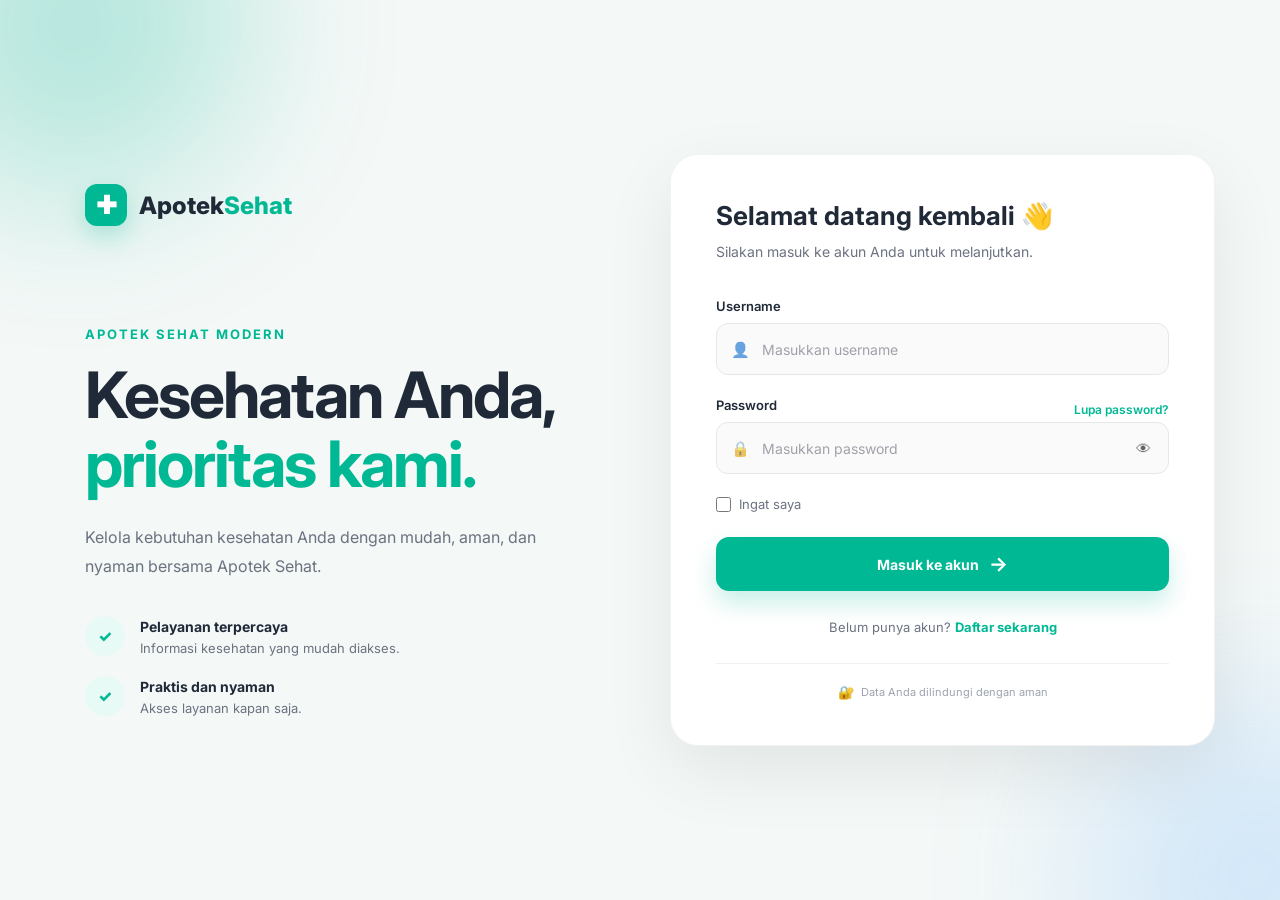
==== commit c56c724f: "update reset ulang" ====
--- a/index.html
+++ b/index.html
@@ -1,65 +1,25 @@
-<!doctype html>
+<!DOCTYPE html>
 
 <html lang="id">
 
 <head>
-
-<meta charset="UTF-8">
-
-<meta
-    name="viewport"
-    content="width=device-width, initial-scale=1.0"
+    <meta charset="UTF-8">
+    <meta name="viewport" content="width=device-width, initial-scale=1.0">
+
+
+<title>Login - Apotek Sehat</title>
+
+<!-- Google Font -->
+<link rel="preconnect" href="https://fonts.googleapis.com">
+<link rel="preconnect" href="https://fonts.gstatic.com" crossorigin>
+
+<link
+    href="https://fonts.googleapis.com/css2?family=Inter:wght@400;500;600;700;800&display=swap"
+    rel="stylesheet"
 >
 
-<title>Apotek Sehat - Solusi Medis Modern</title>
-
-
-<!-- =====================================================
-     PROTEKSI LOGIN
-     ===================================================== -->
-
-<script>
-
-    // Cek apakah user sudah login
-    const isLoggedIn = localStorage.getItem("isLoggedIn");
-
-    // Kalau belum login,
-    // arahkan ke halaman login
-    if (isLoggedIn !== "true") {
-        window.location.replace("login.html");
-    }
-
-</script>
-
-
-<!-- Animate.css -->
-<link
-    rel="stylesheet"
-    href="https://cdnjs.cloudflare.com/ajax/libs/animate.css/4.1.1/animate.min.css"
->
-
-
-<!-- Font Awesome -->
-<link
-    rel="stylesheet"
-    href="https://cdnjs.cloudflare.com/ajax/libs/font-awesome/6.5.2/css/all.min.css"
->
-
-
-<!-- CSS Lokal -->
-<link
-    rel="stylesheet"
-    href="/CSS/style.css"
->
-
-<link
-    rel="stylesheet"
-    href="/CSS/search-filter.css"
->
-<link
-    rel="stylesheet"
-    href="/CSS/logout.css"
->
+<!-- CSS Login -->
+<link rel="stylesheet" href="/CSS/login.css">
 
 
 </head>
@@ -67,765 +27,201 @@
 <body>
 
 
-<!-- ========================= -->
-<!-- NAVBAR -->
-<!-- ========================= -->
-
-<header class="animate__animated animate__fadeInDown">
-
-    <div class="header-content">
-
-        <!-- Logo -->
-        <div class="logo">
-            🏥 Apotek<span>Sehat</span>
-        </div>
-
-
-        <!-- Menu -->
-        <nav>
-
-            <a href="#home">
-                Beranda
-            </a>
-
-            <a href="#layanan">
-                Layanan
-            </a>
-
-            <a href="#produk">
-                Produk
-            </a>
-
-              <!-- LOGOUT -->
-    
-
-        </nav>
-
-<div class="cta-header">
-
-    <a
-        href="https://wa.me/081515080486"
-        class="btn-secondary"
-        target="_blank"
-    >
-        Hubungi Apoteker
-    </a>
-
-    <!-- Tombol Logout -->
-    <button
-        type="button"
-        id="logoutButton"
-        class="logout-btn"
-    >
-        <span class="logout-icon">↪</span>
-        <span>Logout</span>
-    </button>
-
-</div>
-
-</header>
-
-
-<!-- ========================= -->
-<!-- HERO -->
-<!-- ========================= -->
-
-<section id="home" class="hero">
-
-
-    <!-- Video Background -->
-    <video
-        autoplay
-        muted
-        loop
-        playsinline
-        class="hero-video"
-    >
-
-        <source
-            src="../assets/Dokter-video.mp4"
-            type="video/mp4"
-        >
-
-        Browser Anda tidak mendukung video.
-
-    </video>
-
-
-    <!-- Overlay -->
-    <div class="hero-overlay"></div>
-
-
-    <!-- Isi Hero -->
-    <div class="hero-content animate__animated animate__fadeInLeft">
-
-        <!-- Badge -->
-        <span class="badge">
-            Standar Pelayanan Medis 2026
-        </span>
-
-
-        <!-- Judul -->
-        <h1>
-
-            Akses Obat Asli &
-            <br>
-
-            Konsultasi Medis Terpercaya
-
-        </h1>
-
-
-        <!-- Deskripsi -->
-        <p>
-
-            Kami hadir dengan konsep apotek digital yang
-            mengutamakan kecepatan, keamanan, dan keaslian
-            produk kesehatan untuk keluarga Anda.
-
-        </p>
-
-
-        <!-- Tombol -->
-        <div class="hero-buttons">
-
-            <a
-                href="#produk"
-                class="btn-primary"
+<!-- Background Decoration -->
+<div class="bg-circle circle-one"></div>
+<div class="bg-circle circle-two"></div>
+
+<main class="login-page">
+
+    <!-- Bagian kiri -->
+    <section class="login-info">
+
+        <div class="brand">
+            <div class="brand-icon">✚</div>
+
+            <span>
+                Apotek<span>Sehat</span>
+            </span>
+        </div>
+
+        <div class="info-content">
+
+            <p class="small-title">
+                APOTEK SEHAT MODERN
+            </p>
+
+            <h1>
+                Kesehatan Anda,<br>
+                <span>prioritas kami.</span>
+            </h1>
+
+            <p class="description">
+                Kelola kebutuhan kesehatan Anda dengan mudah,
+                aman, dan nyaman bersama Apotek Sehat.
+            </p>
+
+            <div class="features">
+
+                <div class="feature">
+                    <div class="feature-icon">✓</div>
+                    <div>
+                        <strong>Pelayanan terpercaya</strong>
+                        <p>Informasi kesehatan yang mudah diakses.</p>
+                    </div>
+                </div>
+
+                <div class="feature">
+                    <div class="feature-icon">✓</div>
+                    <div>
+                        <strong>Praktis dan nyaman</strong>
+                        <p>Akses layanan kapan saja.</p>
+                    </div>
+                </div>
+
+            </div>
+
+        </div>
+
+    </section>
+
+
+    <!-- Bagian kanan -->
+    <section class="login-card">
+
+        <div class="card-header">
+
+            <div class="mobile-logo">
+                ✚
+            </div>
+
+            <h2>Selamat datang kembali 👋</h2>
+
+            <p>
+                Silakan masuk ke akun Anda untuk melanjutkan.
+            </p>
+
+        </div>
+
+
+        <form id="loginForm">
+
+            <!-- Username -->
+            <div class="form-group">
+
+                <label for="username">
+                    Username
+                </label>
+
+                <div class="input-wrapper">
+
+                    <span class="input-icon">👤</span>
+
+                    <input
+                        type="text"
+                        id="username"
+                        placeholder="Masukkan username"
+                        autocomplete="username"
+                        required
+                    >
+
+                </div>
+
+            </div>
+
+
+            <!-- Password -->
+            <div class="form-group">
+
+                <div class="password-label">
+
+                    <label for="password">
+                        Password
+                    </label>
+
+                    <a href="#" id="forgotPassword">
+                        Lupa password?
+                    </a>
+
+                </div>
+
+                <div class="input-wrapper">
+
+                    <span class="input-icon">🔒</span>
+
+                    <input
+                        type="password"
+                        id="password"
+                        placeholder="Masukkan password"
+                        autocomplete="current-password"
+                        required
+                    >
+
+                    <button
+                        type="button"
+                        class="password-toggle"
+                        id="togglePassword"
+                    >
+                        👁
+                    </button>
+
+                </div>
+
+            </div>
+
+
+            <!-- Remember -->
+            <div class="remember">
+
+                <label>
+                    <input type="checkbox" id="remember">
+                    <span>Ingat saya</span>
+                </label>
+
+            </div>
+
+
+            <!-- Login Button -->
+            <button
+                type="submit"
+                class="login-button"
             >
-                Cari Obat
-            </a>
-
-
-            <a
-                href="#layanan"
-                class="btn-link"
-            >
-                Pelajari Selengkapnya →
-            </a>
-
-        </div>
-
-    </div>
-
-</section>
-
-
-<!-- ========================= -->
-<!-- LAYANAN -->
-<!-- ========================= -->
-
-<section id="layanan" class="features">
-
-
-    <div class="section-title">
-
-        <h2>
-            Mengapa Memilih Kami?
-        </h2>
-
-        <p>
-            Seluruh operasional kami berjalan di bawah
-            pengawasan apoteker berlisensi.
-        </p>
-
-    </div>
-
-
-    <div class="feature-grid">
-
-
-        <!-- Card 1 -->
-        <div class="feature-card">
-
-            <div class="icon">
-                🛡️
-            </div>
-
-            <h3>
-                100% Obat Asli
-            </h3>
+                <span>Masuk ke akun</span>
+                <span class="arrow">→</span>
+            </button>
+
+        </form>
+
+
+        <!-- Register -->
+        <div class="register">
 
             <p>
-                Suplai langsung dari distributor resmi
-                dan tersegel aman.
-            </p>
-
-        </div>
-
-
-        <!-- Card 2 -->
-        <div class="feature-card">
-
-            <div class="icon">
-                👨‍⚕️
-            </div>
-
-            <h3>
-                Apoteker Siaga
-            </h3>
+                Belum punya akun?
+                <a href="register.html">Daftar sekarang</a>
+            </p>
+
+        </div>
+
+
+        <div class="security">
+
+            <span>🔐</span>
 
             <p>
-                Konsultasi dosis dan aturan pakai
-                tanpa biaya tambahan.
-            </p>
-
-        </div>
-
-
-        <!-- Card 3 -->
-        <div class="feature-card">
-
-            <div class="icon">
-                ⚡
-            </div>
-
-            <h3>
-                Pengiriman Instan
-            </h3>
-
-            <p>
-                Sistem antar cepat untuk kebutuhan
-                medis darurat Anda.
-            </p>
-
-        </div>
-
-    </div>
-
-</section>
-
-
-<!-- ========================= -->
-<!-- PRODUK -->
-<!-- ========================= -->
-
-<section id="produk" class="products">
-
-
-    <div class="section-title">
-
-
-        <!-- PENCARIAN & FILTER -->
-
-        <div
-            class="search-filter-section animate__animated animate__fadeInUp"
-        >
-
-            <div class="search-container">
-
-                <span class="search-icon">
-                    🔍
-                </span>
-
-                <input
-                    type="text"
-                    id="search-input"
-                    placeholder="Cari obat, vitamin, atau alat kesehatan..."
-                >
-
-            </div>
-
-
-            <div class="filter-container">
-
-                <button
-                    class="filter-btn active"
-                    data-category="semua"
-                >
-                    💊 Semua
-                </button>
-
-                <button
-                    class="filter-btn"
-                    data-category="vitamin"
-                >
-                    🍏 Vitamin
-                </button>
-
-                <button
-                    class="filter-btn"
-                    data-category="obat-bebas"
-                >
-                    🤒 Obat Bebas
-                </button>
-
-                <button
-                    class="filter-btn"
-                    data-category="alkes"
-                >
-                    🩺 Alat Kesehatan
-                </button>
-
-            </div>
-
-        </div>
-
-
-        <h2>
-            Produk Populer
-        </h2>
-
-        <p>
-            Sediaan obat dan vitamin yang paling banyak dibutuhkan.
-        </p>
-
-    </div>
-
-
-    <div class="product-grid">
-
-
-        <!-- PRODUK 1 -->
-        <div
-            class="product-card"
-            data-name="vitamin c 1000mg"
-            data-category="vitamin"
-        >
-
-            <span class="category">
-                Vitamin
-            </span>
-
-            <h3>
-                Vitamin C 1000mg
-            </h3>
-
-            <p class="price">
-                Rp 15.000
-            </p>
-
-            <a
-                href="detail_produk.html?id=vitamin-c"
-                class="btn-product"
-            >
-                Lihat Detail
-            </a>
-
-        </div>
-
-
-        <!-- PRODUK 2 -->
-        <div
-            class="product-card"
-            data-name="paracetamol 500mg"
-            data-category="obat-bebas"
-        >
-
-            <span class="category">
-                Obat Bebas
-            </span>
-
-            <h3>
-                Paracetamol 500mg
-            </h3>
-
-            <p class="price">
-                Rp 5.000
-            </p>
-
-            <a
-                href="detail_produk.html?id=paracetamol"
-                class="btn-product"
-            >
-                Lihat Detail
-            </a>
-
-        </div>
-
-
-        <!-- PRODUK 3 -->
-        <div
-            class="product-card"
-            data-name="masker medis 3-ply"
-            data-category="alkes"
-        >
-
-            <span class="category">
-                Alat Kesehatan
-            </span>
-
-            <h3>
-                Masker Medis 3-Ply
-            </h3>
-
-            <p class="price">
-                Rp 35.000
-            </p>
-
-            <a
-                href="detail_produk.html?id=masker"
-                class="btn-product"
-            >
-                Lihat Detail
-            </a>
-
-        </div>
-
-
-        <!-- PRODUK 4 -->
-        <div
-            class="product-card"
-            data-name="vitamin d3 1000 iu"
-            data-category="vitamin"
-        >
-
-            <span class="category">
-                Vitamin
-            </span>
-
-            <h3>
-                Vitamin D3 1000 IU
-            </h3>
-
-            <p class="price">
-                Rp 25.000
-            </p>
-
-            <a
-                href="detail_produk.html?id=vitamin-d3"
-                class="btn-product"
-            >
-                Lihat Detail
-            </a>
-
-        </div>
-
-
-        <!-- PRODUK 5 -->
-        <div
-            class="product-card"
-            data-name="antasida doen"
-            data-category="obat-bebas"
-        >
-
-            <span class="category">
-                Obat Bebas
-            </span>
-
-            <h3>
-                Antasida Doen
-            </h3>
-
-            <p class="price">
-                Rp 8.000
-            </p>
-
-            <a
-                href="detail_produk.html?id=antasida"
-                class="btn-product"
-            >
-                Lihat Detail
-            </a>
-
-        </div>
-
-
-        <!-- PRODUK 6 -->
-        <div
-            class="product-card"
-            data-name="ibuprofen 200mg"
-            data-category="obat-bebas"
-        >
-
-            <span class="category">
-                Obat Bebas
-            </span>
-
-            <h3>
-                Ibuprofen 200mg
-            </h3>
-
-            <p class="price">
-                Rp 12.000
-            </p>
-
-            <a
-                href="detail_produk.html?id=ibuprofen"
-                class="btn-product"
-            >
-                Lihat Detail
-            </a>
-
-        </div>
-
-
-        <!-- PRODUK 7 -->
-        <div
-            class="product-card"
-            data-name="vitamin b complex"
-            data-category="vitamin"
-        >
-
-            <span class="category">
-                Vitamin
-            </span>
-
-            <h3>
-                Vitamin B Complex
-            </h3>
-
-            <p class="price">
-                Rp 18.000
-            </p>
-
-            <a
-                href="detail_produk.html?id=vitamin-b"
-                class="btn-product"
-            >
-                Lihat Detail
-            </a>
-
-        </div>
-
-
-        <!-- PRODUK 8 -->
-        <div
-            class="product-card"
-            data-name="hand sanitizer 100ml"
-            data-category="alkes"
-        >
-
-            <span class="category">
-                Alat Kesehatan
-            </span>
-
-            <h3>
-                Hand Sanitizer 100ml
-            </h3>
-
-            <p class="price">
-                Rp 10.000
-            </p>
-
-            <a
-                href="detail_produk.html?id=hand-sanitizer"
-                class="btn-product"
-            >
-                Lihat Detail
-            </a>
-
-        </div>
-
-
-        <!-- PRODUK 9 -->
-        <div
-            class="product-card"
-            data-name="onemed isopore plester kertas medical"
-            data-category="alkes"
-        >
-
-            <span class="category">
-                Alat Kesehatan
-            </span>
-
-            <h3>
-                Onemed Isopore Plester Kertas Medical
-            </h3>
-
-            <p class="price">
-                Rp 12.000
-            </p>
-
-            <a
-                href="detail_produk.html?id=onemed-isopore-plester-kertas-medical"
-                class="btn-product"
-            >
-                Lihat Detail
-            </a>
-
-        </div>
-
-    </div>
-
-</section>
-
-
-<!-- ========================= -->
-<!-- FLOATING WHATSAPP -->
-<!-- ========================= -->
-
-<a
-    href="https://wa.me/081515080486"
-    target="_blank"
-    class="whatsapp-float"
-    aria-label="Hubungi Apotek Sehat melalui WhatsApp"
->
-
-    <i class="fa-brands fa-whatsapp whatsapp-icon"></i>
-
-    <span class="whatsapp-text">
-        Hubungi Kami
-    </span>
-
-</a>
-
-
-<!-- ========================= -->
-<!-- FOOTER -->
-<!-- ========================= -->
-
-<footer
-    class="main-footer animate__animated animate__fadeInUp"
->
-
-    <div class="footer-container">
-
-
-        <!-- Kolom 1 -->
-        <div class="footer-column">
-
-            <div class="footer-logo">
-                🏥 Apotek<span>Sehat</span>
-            </div>
-
-            <p class="footer-about">
-
-                Layanan farmasi digital terpercaya yang
-                mengutamakan keaslian obat, kecepatan
-                pengiriman, dan keselamatan pasien di
-                bawah pengawasan apoteker berlisensi.
-
-            </p>
-
-            <div class="legal-tag">
-                SIA: 442/001/Apotek/2026
-            </div>
-
-        </div>
-
-
-        <!-- Kolom 2 -->
-        <div class="footer-column">
-
-            <h4>
-                Layanan Pasien
-            </h4>
-
-            <ul class="footer-links">
-
-                <li>
-                    <a href="#home">
-                        Beranda
-                    </a>
-                </li>
-
-                <li>
-                    <a href="#produk">
-                        Cari Obat & Vitamin
-                    </a>
-                </li>
-
-                <li>
-                    <a href="#layanan">
-                        Konsultasi Apoteker
-                    </a>
-                </li>
-
-                <li>
-                    <a href="#">
-                        Syarat & Ketentuan K3
-                    </a>
-                </li>
-
-            </ul>
-
-        </div>
-
-
-        <!-- Kolom 3 -->
-        <div class="footer-column">
-
-            <h4>
-                Hubungi Kami
-            </h4>
-
-            <p class="footer-contact">
-                📞 Emergency Call:
-                <strong>1500-MEDIC</strong>
-            </p>
-
-            <p class="footer-contact">
-                💬 WhatsApp:
-                <strong>0815-1508-0486</strong>
-            </p>
-
-            <p class="footer-contact">
-
-                ⏰ Jam Operasional:
-                <br>
-
-                Senin - Minggu (24 Jam Siaga)
-
-            </p>
-
-        </div>
-
-
-        <!-- Kolom 4 -->
-        <div class="footer-column">
-
-            <h4>
-                Regulasi & Keamanan
-            </h4>
-
-            <p class="footer-about">
-
-                Seluruh sediaan obat dan alat kesehatan
-                yang kami jual telah lulus uji klinis
-                dan terdaftar resmi di:
-
-            </p>
-
-
-            <div class="gov-badges">
-
-                <span class="badge-gov">
-                    BPOM RI
-                </span>
-
-                <span class="badge-gov">
-                    KEMENKES
-                </span>
-
-                <span class="badge-gov">
-                    HALAL MUI
-                </span>
-
-            </div>
-
-        </div>
-
-    </div>
-
-
-    <!-- Hak Cipta -->
-    <div class="footer-bottom">
-
-        <p>
-
-            &copy; 2026 Apotek Sehat Digital.
-            Dilindungi Hukum. Seluruh informasi
-            medis disadur sesuai pedoman
-            Formularium Nasional.
-
-        </p>
-
-    </div>
-
-</footer>
-
-
-<!-- =====================================================
-     JAVASCRIPT LOKAL
-     ===================================================== -->
-
-<script src="/JS/script.js"></script>
-<script src="/JS/logout.js"></script>
-
-
+                Data Anda dilindungi dengan aman
+            </p>
+
+        </div>
+
+    </section>
+
+</main>
+
+
+<!-- JavaScript Login -->
+<script src="/JS/login.js"></script>
 
 
 </body>
 
-</html>
+</html>
--- a/CSS/login.css
+++ b/CSS/login.css
@@ -0,0 +1,596 @@
+
+/* =========================================================
+   LOGIN PAGE - APOTEK SEHAT
+   ========================================================= */
+
+* {
+    margin: 0;
+    padding: 0;
+    box-sizing: border-box;
+}
+
+:root {
+    --primary: #00b894;
+    --primary-dark: #009473;
+    --primary-light: #e8faf5;
+
+    --text: #1f2937;
+    --text-light: #6b7280;
+
+    --background: #f4f8f7;
+    --white: #ffffff;
+
+    --border: #e5e7eb;
+}
+
+body {
+    font-family: "Inter", sans-serif;
+    min-height: 100vh;
+    background: var(--background);
+    color: var(--text);
+    overflow-x: hidden;
+}
+
+
+/* =========================================================
+   BACKGROUND DECORATION
+   ========================================================= */
+
+.bg-circle {
+    position: fixed;
+    width: 350px;
+    height: 350px;
+    border-radius: 50%;
+    filter: blur(80px);
+    opacity: 0.25;
+    z-index: -1;
+}
+
+.circle-one {
+    background: #00b894;
+    top: -150px;
+    left: -100px;
+}
+
+.circle-two {
+    background: #74b9ff;
+    right: -150px;
+    bottom: -150px;
+}
+
+
+/* =========================================================
+   MAIN LOGIN PAGE
+   ========================================================= */
+
+.login-page {
+    min-height: 100vh;
+
+    display: grid;
+    grid-template-columns: 1fr 1fr;
+
+    align-items: center;
+
+    gap: 60px;
+
+    max-width: 1250px;
+    margin: auto;
+
+    padding: 50px;
+}
+
+
+/* =========================================================
+   LEFT CONTENT
+   ========================================================= */
+
+.login-info {
+    padding: 20px;
+}
+
+
+/* Brand */
+
+.brand {
+    display: flex;
+    align-items: center;
+
+    gap: 12px;
+
+    font-size: 24px;
+    font-weight: 800;
+
+    margin-bottom: 100px;
+}
+
+.brand span span {
+    color: var(--primary);
+}
+
+.brand-icon {
+    width: 42px;
+    height: 42px;
+
+    display: flex;
+    align-items: center;
+    justify-content: center;
+
+    background: var(--primary);
+    color: white;
+
+    border-radius: 12px;
+
+    font-size: 25px;
+
+    box-shadow: 0 10px 25px rgba(0, 184, 148, 0.25);
+}
+
+
+/* Content */
+
+.small-title {
+    color: var(--primary);
+
+    font-size: 13px;
+    font-weight: 700;
+
+    letter-spacing: 2px;
+
+    margin-bottom: 18px;
+}
+
+.info-content h1 {
+    font-size: clamp(42px, 5vw, 68px);
+
+    line-height: 1.08;
+    letter-spacing: -2px;
+
+    margin-bottom: 25px;
+}
+
+.info-content h1 span {
+    color: var(--primary);
+}
+
+.description {
+    max-width: 520px;
+
+    color: var(--text-light);
+
+    font-size: 16px;
+    line-height: 1.8;
+
+    margin-bottom: 35px;
+}
+
+
+/* Features */
+
+.features {
+    display: flex;
+    flex-direction: column;
+
+    gap: 20px;
+}
+
+.feature {
+    display: flex;
+    align-items: center;
+
+    gap: 15px;
+}
+
+.feature-icon {
+    width: 40px;
+    height: 40px;
+
+    display: flex;
+    align-items: center;
+    justify-content: center;
+
+    flex-shrink: 0;
+
+    background: var(--primary-light);
+    color: var(--primary);
+
+    border-radius: 50%;
+
+    font-weight: 800;
+}
+
+.feature strong {
+    font-size: 14px;
+}
+
+.feature p {
+    color: var(--text-light);
+
+    font-size: 13px;
+
+    margin-top: 4px;
+}
+
+
+/* =========================================================
+   LOGIN CARD
+   ========================================================= */
+
+.login-card {
+    background: var(--white);
+
+    border: 1px solid rgba(0, 0, 0, 0.05);
+
+    border-radius: 28px;
+
+    padding: 45px;
+
+    box-shadow: 0 25px 70px rgba(0, 0, 0, 0.08);
+
+    animation: cardAppear 0.7s ease;
+}
+
+@keyframes cardAppear {
+    from {
+        opacity: 0;
+        transform: translateY(25px);
+    }
+
+    to {
+        opacity: 1;
+        transform: translateY(0);
+    }
+}
+
+
+/* Header */
+
+.card-header {
+    margin-bottom: 35px;
+}
+
+.card-header h2 {
+    font-size: 26px;
+    margin-bottom: 10px;
+}
+
+.card-header p {
+    color: var(--text-light);
+
+    font-size: 14px;
+    line-height: 1.6;
+}
+
+
+/* Mobile logo */
+
+.mobile-logo {
+    display: none;
+}
+
+
+/* =========================================================
+   FORM
+   ========================================================= */
+
+.form-group {
+    margin-bottom: 22px;
+}
+
+.form-group label {
+    display: block;
+
+    font-size: 13px;
+    font-weight: 600;
+
+    margin-bottom: 9px;
+}
+
+
+/* Password label */
+
+.password-label {
+    display: flex;
+
+    justify-content: space-between;
+    align-items: center;
+}
+
+.password-label label {
+    margin-bottom: 9px;
+}
+
+.password-label a {
+    color: var(--primary);
+
+    font-size: 12px;
+    font-weight: 600;
+
+    text-decoration: none;
+}
+
+.password-label a:hover {
+    text-decoration: underline;
+}
+
+
+/* Input */
+
+.input-wrapper {
+    position: relative;
+
+    display: flex;
+    align-items: center;
+}
+
+.input-icon {
+    position: absolute;
+
+    left: 15px;
+
+    font-size: 15px;
+    opacity: 0.65;
+
+    pointer-events: none;
+}
+
+.input-wrapper input {
+    width: 100%;
+    height: 52px;
+
+    padding: 0 45px;
+
+    border: 1px solid var(--border);
+
+    border-radius: 12px;
+
+    outline: none;
+
+    background: #fafafa;
+
+    font-family: inherit;
+    font-size: 14px;
+
+    transition: 0.3s;
+}
+
+.input-wrapper input:focus {
+    border-color: var(--primary);
+
+    background: white;
+
+    box-shadow: 0 0 0 4px rgba(0, 184, 148, 0.08);
+}
+
+.input-wrapper input::placeholder {
+    color: #a1a1aa;
+}
+
+
+/* Password toggle */
+
+.password-toggle {
+    position: absolute;
+
+    right: 12px;
+
+    border: none;
+
+    background: transparent;
+
+    cursor: pointer;
+
+    font-size: 15px;
+
+    opacity: 0.6;
+
+    padding: 6px;
+}
+
+.password-toggle:hover {
+    opacity: 1;
+}
+
+
+/* =========================================================
+   REMEMBER
+   ========================================================= */
+
+.remember {
+    margin-bottom: 25px;
+}
+
+.remember label {
+    display: flex;
+
+    align-items: center;
+
+    gap: 8px;
+
+    cursor: pointer;
+
+    color: var(--text-light);
+
+    font-size: 13px;
+}
+
+.remember input {
+    accent-color: var(--primary);
+
+    width: 15px;
+    height: 15px;
+}
+
+
+/* =========================================================
+   LOGIN BUTTON
+   ========================================================= */
+
+.login-button {
+    width: 100%;
+    height: 54px;
+
+    display: flex;
+
+    align-items: center;
+    justify-content: center;
+
+    gap: 10px;
+
+    border: none;
+
+    border-radius: 13px;
+
+    background: var(--primary);
+
+    color: white;
+
+    font-family: inherit;
+
+    font-size: 14px;
+    font-weight: 700;
+
+    cursor: pointer;
+
+    box-shadow: 0 12px 25px rgba(0, 184, 148, 0.22);
+
+    transition: 0.3s;
+}
+
+.login-button:hover {
+    background: var(--primary-dark);
+
+    transform: translateY(-2px);
+
+    box-shadow: 0 15px 30px rgba(0, 184, 148, 0.3);
+}
+
+.login-button:active {
+    transform: translateY(0);
+}
+
+.arrow {
+    font-size: 20px;
+    transition: 0.3s;
+}
+
+.login-button:hover .arrow {
+    transform: translateX(5px);
+}
+
+
+/* =========================================================
+   REGISTER
+   ========================================================= */
+
+.register {
+    text-align: center;
+
+    margin-top: 28px;
+}
+
+.register p {
+    color: var(--text-light);
+
+    font-size: 13px;
+}
+
+.register a {
+    color: var(--primary);
+
+    font-weight: 700;
+
+    text-decoration: none;
+}
+
+.register a:hover {
+    text-decoration: underline;
+}
+
+
+/* =========================================================
+   SECURITY
+   ========================================================= */
+
+.security {
+    display: flex;
+
+    align-items: center;
+    justify-content: center;
+
+    gap: 7px;
+
+    margin-top: 28px;
+
+    padding-top: 20px;
+
+    border-top: 1px solid #f0f0f0;
+}
+
+.security span {
+    font-size: 13px;
+}
+
+.security p {
+    color: #9ca3af;
+
+    font-size: 11px;
+}
+
+
+/* =========================================================
+   RESPONSIVE
+   ========================================================= */
+
+@media (max-width: 900px) {
+
+    .login-page {
+        grid-template-columns: 1fr;
+
+        max-width: 600px;
+
+        padding: 30px;
+    }
+
+    .login-info {
+        display: none;
+    }
+
+    .mobile-logo {
+        display: flex;
+
+        width: 45px;
+        height: 45px;
+
+        align-items: center;
+        justify-content: center;
+
+        background: var(--primary);
+
+        color: white;
+
+        border-radius: 13px;
+
+        margin-bottom: 20px;
+
+        font-size: 25px;
+    }
+}
+
+
+@media (max-width: 500px) {
+
+    .login-page {
+        padding: 20px;
+    }
+
+    .login-card {
+        padding: 30px 24px;
+
+        border-radius: 22px;
+    }
+
+    .card-header h2 {
+        font-size: 23px;
+    }
+}
+
